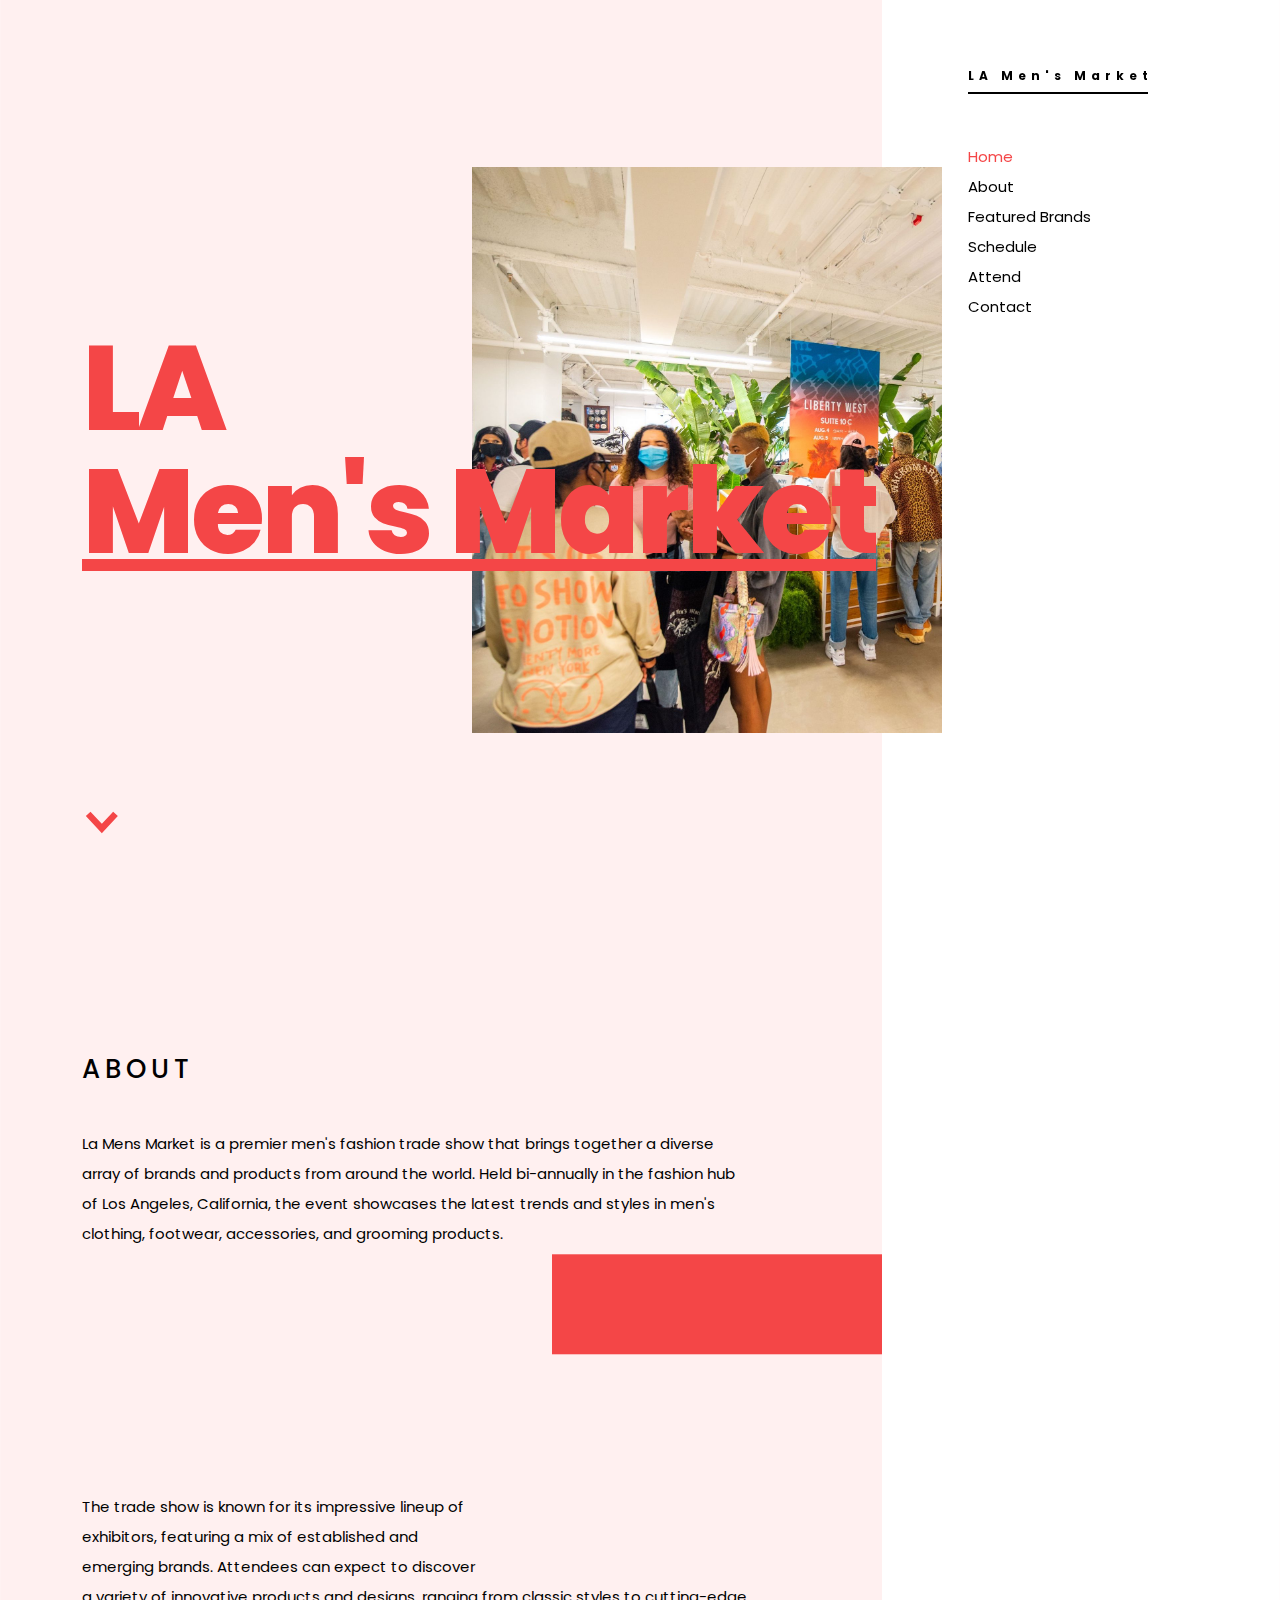
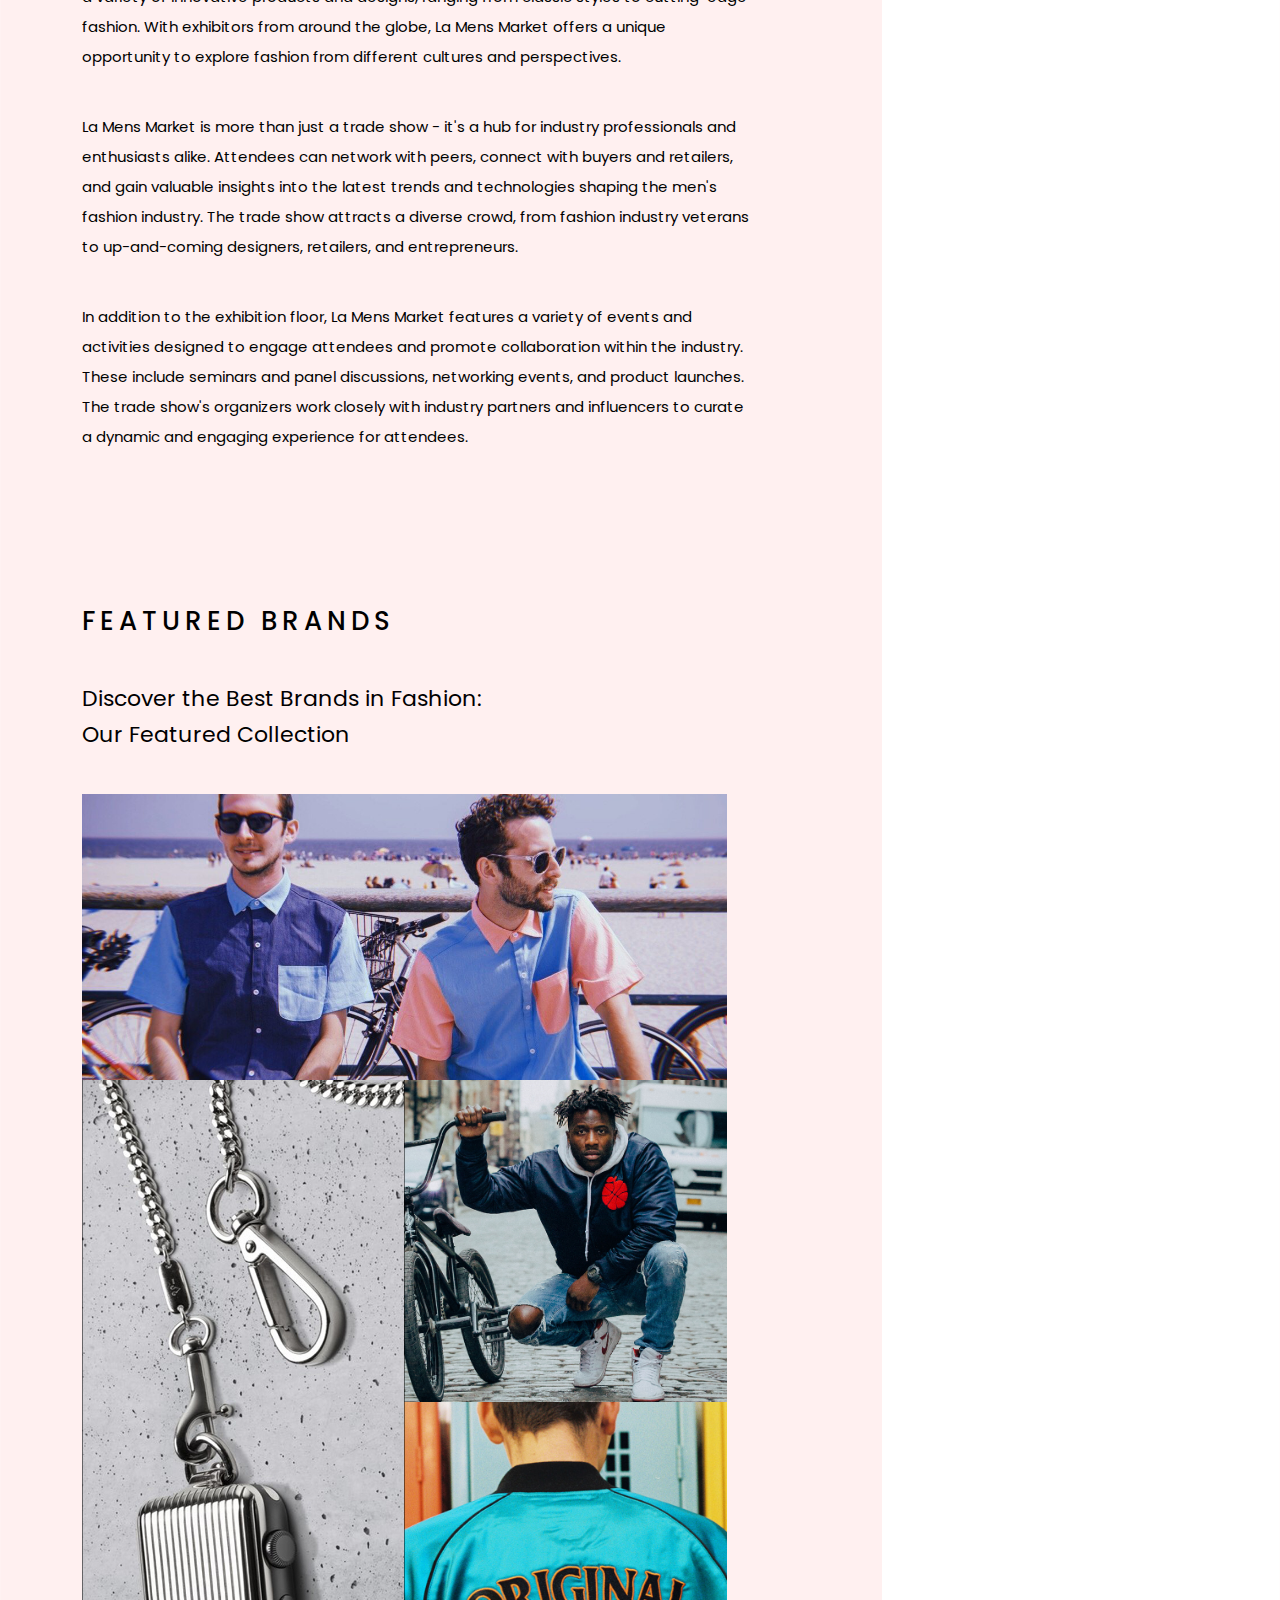
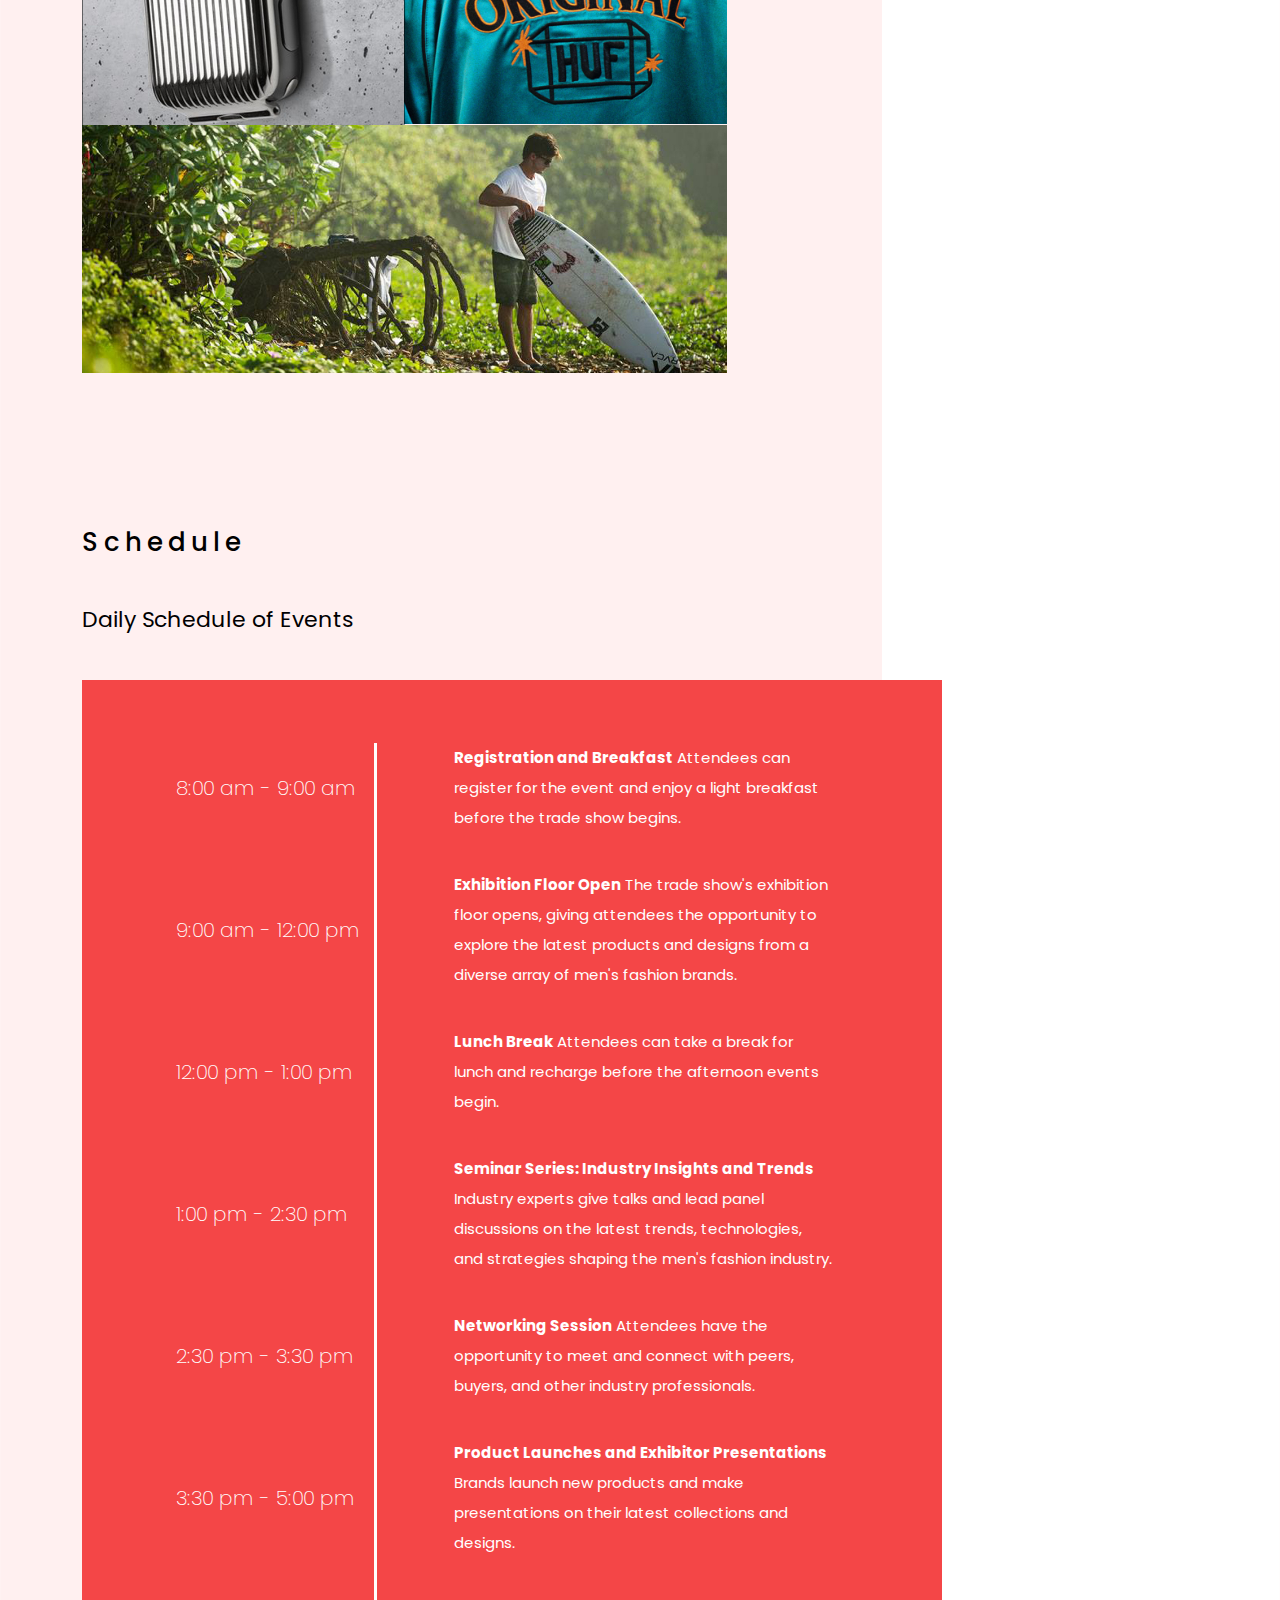
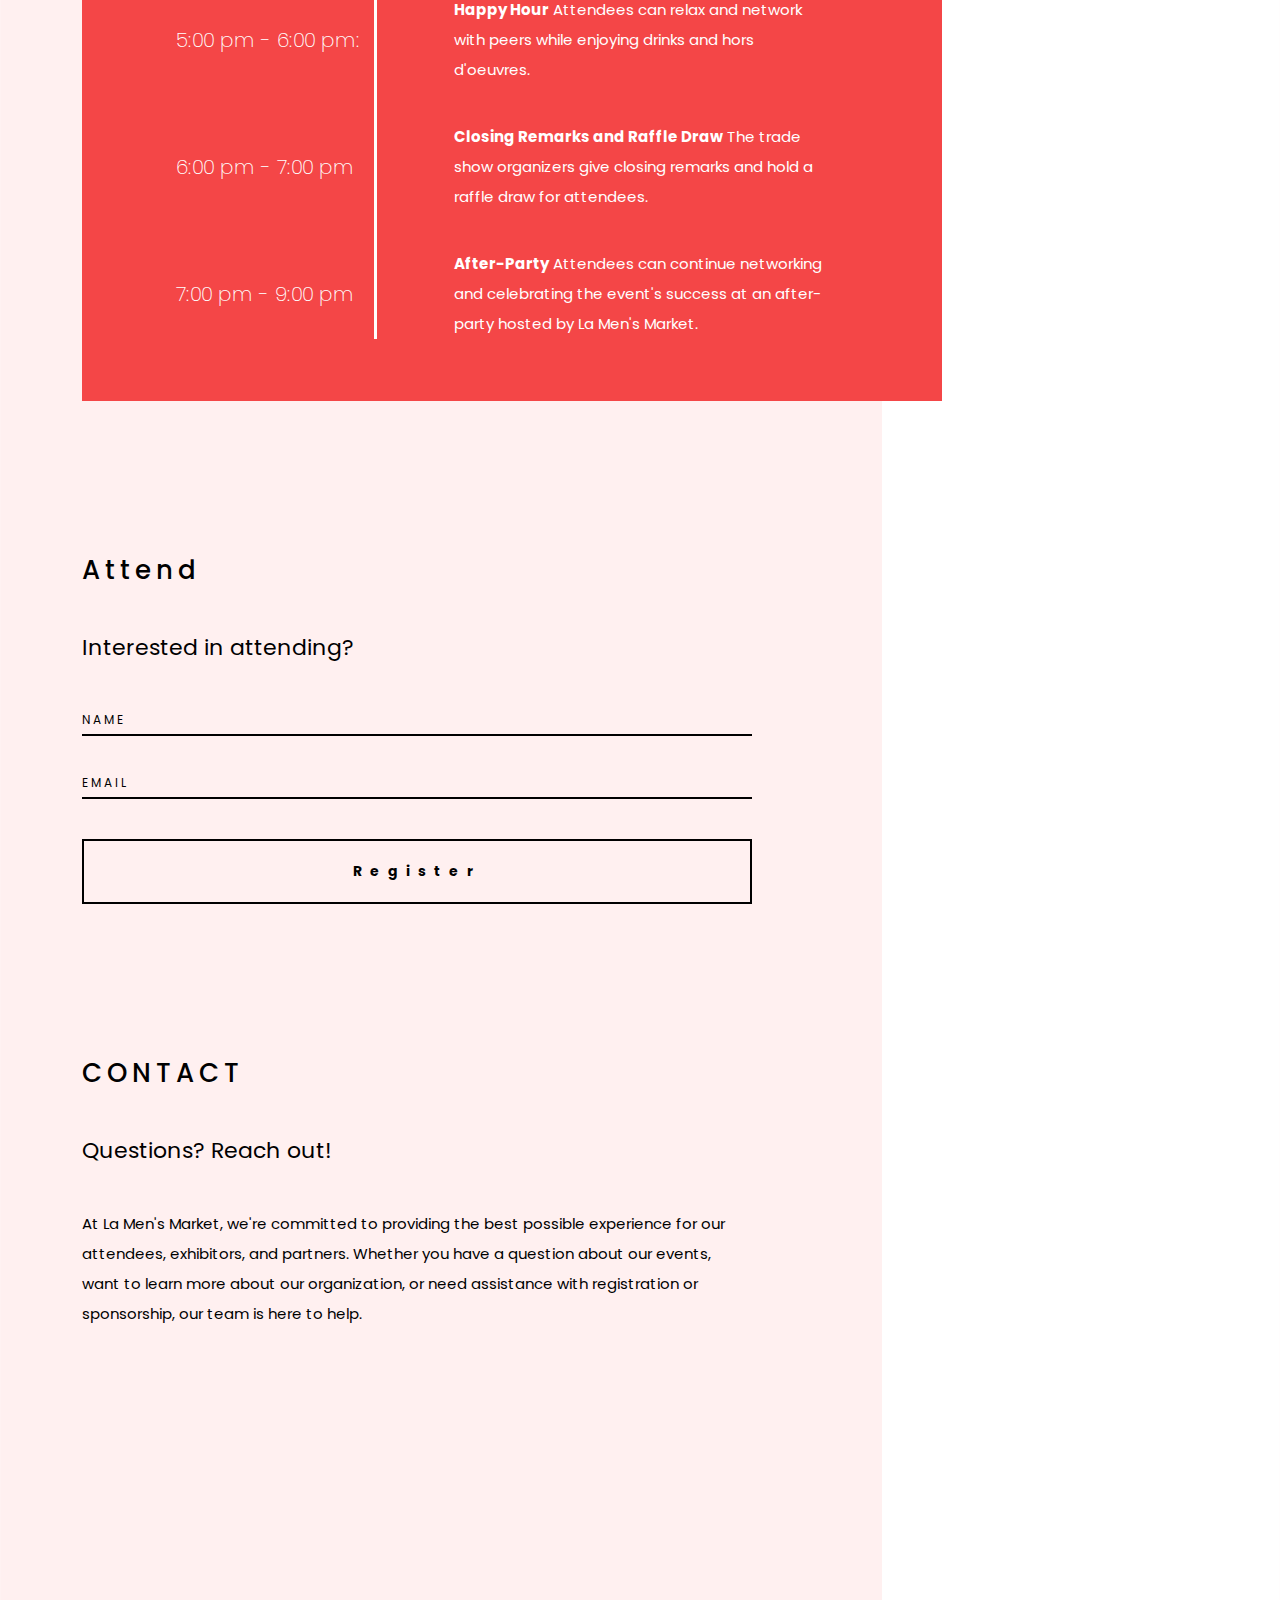
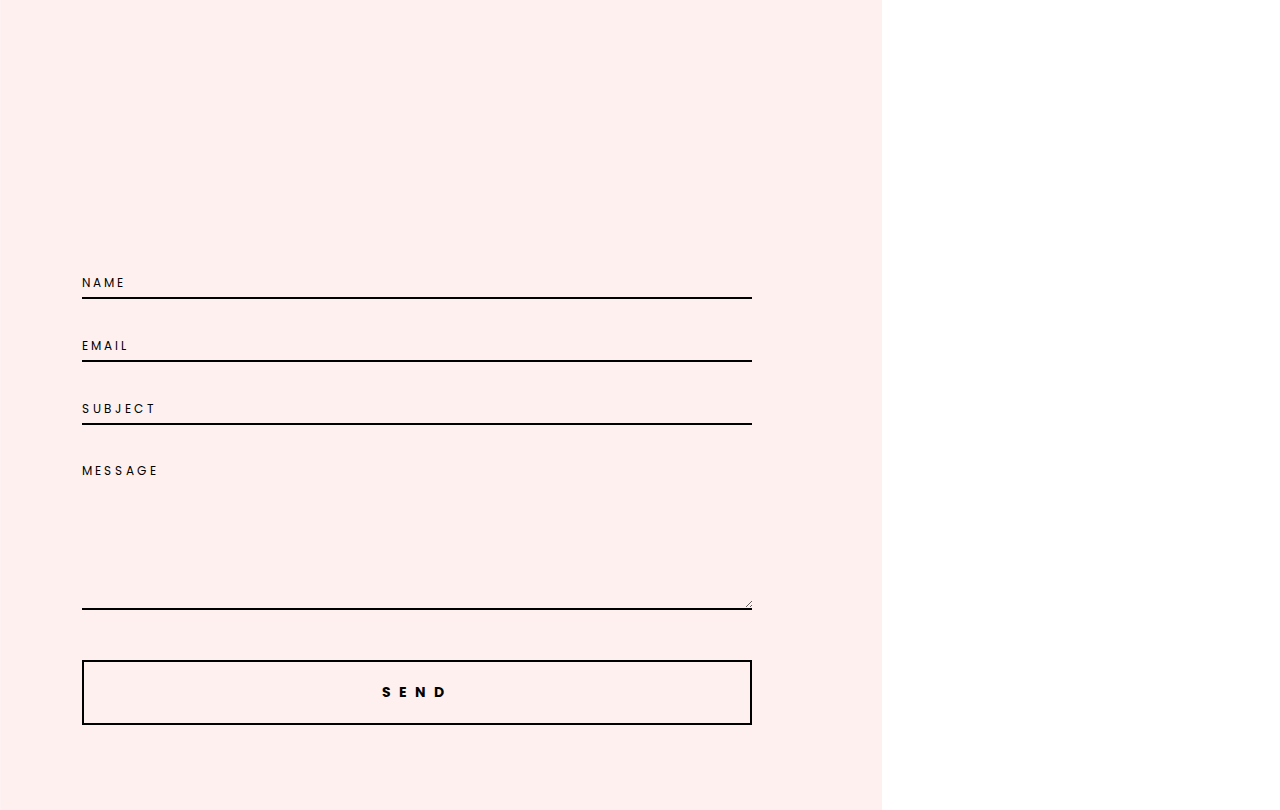
==== index.html @ 5c7d9c17 "initial commit" ====
<!DOCTYPE HTML>
<html lang="en-US">
    <head>
        <title>LA Men's Market</title>
        <meta http-equiv="Content-Type" content="text/html; charset=UTF-8">
        <meta name="description" content="Template by CocoBasic" />
        <meta name="keywords" content="HTML, CSS, JavaScript, PHP" />
        <meta name="author" content="CocoBasic" />
        <meta name="viewport" content="width=device-width, initial-scale=1, shrink-to-fit=no">

        <link rel="shortcut icon" href="images/favicon.ico">
        <link href='https://fonts.googleapis.com/css?family=Poppins:200,400,500,700,800&display=swap' rel='stylesheet' type='text/css'>                     
        <link rel="stylesheet" href="css/clear.css">
        <link rel="stylesheet" href="css/bootstrap-grid.css">        
        <link rel="stylesheet" href="css/prettyPhoto.css">
        <link rel="stylesheet" href="css/owl.carousel.min.css">
        <link rel="stylesheet" href="css/owl.theme.default.min.css">
        <link rel="stylesheet" href="style.css">

        <!--[if lt IE 9]>
            <script src="js/html5shiv.js"></script>            
            <script src="js/respond.min.js"></script>                   
        <![endif]-->                
    </head>

    <body class="one-page"> 

        <div class="doc-loader"></div>

        <div class="container">
            <div class="page-wrapper">

                <!-- ================= HEADER ================= -->
                <div id="nav-btn" class="nav-btn">
                    <span class="nav-btn-cover">
                        <span class="menu-line"></span>                   
                    </span>
                </div>
                <div class="s-nav">
                    <!-- <div class="nav-count">
                        <div class="current-num">
                            <span>01</span>
                        </div>
                        <div class="pagination-sep">/</div>
                        <div class="total-pages-num">07</div>
                    </div>                                                             -->
                    <div class="nav-container">
                        <a class="site-title slow-scroll" href="#home">LA Men's Market</a>
                        <nav class="nav-menu">
                            <ul class="nav-list">
                                <li><a href="#home">Home</a></li>
                                <li><a href="#about">About</a></li>
                                <li><a href="#portfolio">Featured Brands</a></li>   
                                <li><a href="#skills">Schedule</a></li>                                                                     
                                <li><a href="#blog">Attend</a></li>
                                <li><a href="#contact">Contact</a></li>
                            </ul>
                        </nav>
                    </div>
                    <!-- <ul class="nav-soc">
                        <li><a href="#">TW.</a></li>
                        <li><a href="#">IN.</a></li>
                        <li><a href="#">FB.</a></li>
                    </ul> -->
                </div>
                <!-- =============== HEADER END =============== -->

                <!-- ================== HOME ================== -->
                <section id="home" class="section">
                    <div class="container-wrap">                        
                        <h1 class="entry-title" data-jarallax-element="0 30">LA<br><span>Men's Market</span></h1>
                        <img class="main-photo block-right" data-jarallax-element="0 -30" src="images/photo-1.jpg" alt="">                        
                        <a href="#about" class="main-btn slow-scroll"><img src="images/scroll-icon.svg" alt=""></a>
                    </div>
                </section>
                <!-- ================= HOME END ================= -->

                <!-- ==================== ABOUT ==================== -->
                <section id="about" class="section">
                    <h2 class="title">ABOUT</h2>
                    <!-- <div class="section-des">
                        Viverra tristique placerat  massa est consectetur quisque nu fames lorem ipsum dolor sit amet consectetu.
                    </div> -->

                    <div class="content-670">
                        <p>
                            La Mens Market is a premier men's fashion trade show that brings together a diverse array of brands and products from around the world. Held bi-annually in the fashion hub of Los Angeles, California, the event showcases the latest trends and styles in men's clothing, footwear, accessories, and grooming products. 
                        </p>
                    </div>

                    <!-- <img class="about-img block-right" data-jarallax-element="0 -40" src="images/about-img.jpg" alt=""> -->
                    <video class="about-img block-right" data-jarallax-element="0 -40" autoplay loop muted>
                        <source src="images/LAMM-FINAL.mp4" type="video/mp4">
                      </video>
                      

                    <ul class="about-info" data-threshold="0 0" data-jarallax-element="80 0">
                        <!-- <li>
                            <h6>EMAIL</h6>
                            <a href="mailto:jackob@yourwebsite.com">jackob@yourwebsite.com</a>
                        </li>
                        <li>
                            <h6>ROLE</h6>
                            <span>Lead Designer</span>
                        </li>
                        <li>
                            <h6>PHONE</h6>
                            <a href="tel:+987987654321">(+987) 987 654 321</a>
                        </li> -->
                    </ul>

                    <div class="about-text content-670">
                        <p>
                            The trade show is known for its impressive lineup of exhibitors, featuring a mix of established and emerging brands. Attendees can expect to discover a variety of innovative products and designs, ranging from classic styles to cutting-edge fashion. With exhibitors from around the globe, La Mens Market offers a unique opportunity to explore fashion from different cultures and perspectives.
                        </p>
                        <p>
                            La Mens Market is more than just a trade show - it's a hub for industry professionals and enthusiasts alike. Attendees can network with peers, connect with buyers and retailers, and gain valuable insights into the latest trends and technologies shaping the men's fashion industry. The trade show attracts a diverse crowd, from fashion industry veterans to up-and-coming designers, retailers, and entrepreneurs.
                        </p>
                        <p>
                            In addition to the exhibition floor, La Mens Market features a variety of events and activities designed to engage attendees and promote collaboration within the industry. These include seminars and panel discussions, networking events, and product launches. The trade show's organizers work closely with industry partners and influencers to curate a dynamic and engaging experience for attendees.
                        </p>
                    </div>
                </section>
                <!-- ================== ABOUT END ================== -->

                <!-- ==================== PORTFOLIO ==================== -->
                <section id="portfolio" class="section">
                    <h2 class="title">FEATURED BRANDS</h2>
                    <div class="section-des">
                        Discover the Best Brands in Fashion: Our Featured Collection
                    </div>

                    <div id="portfolio-wrapper" class="relative block-right">                        
                        <div class="portfolio-load-content-holder"></div>
                        <div class="grid" id="portfolio-grid">                                                            
                            <div class="grid-sizer"></div>

                            <div id="p-item-1" class="grid-item element-item p-one">
                                <a class="item-link ajax-portfolio" href="portfolio-1.html" data-id="1">
                                    <img src="images/A_W.png" alt="" />
                                    <div class="portfolio-text-holder">
                                        <div class="portfolio-text-wrapper">
                                            <p class="portfolio-text">Antler & Woods</p>
                                            <p class="portfolio-cat">Limited edition quality goods.</p>
                                        </div>
                                    </div>
                                </a>
                            </div>

                            <div id="p-item-2" class="grid-item element-item p-one-half">
                                <a class="item-link ajax-portfolio" href="portfolio-2.html" data-id="2">
                                    <img src="images/bucardo.jpg" alt="" />
                                    <div class="portfolio-text-holder">
                                        <div class="portfolio-text-wrapper">
                                            <p class="portfolio-text">Bucardo</p>
                                            <p class="portfolio-cat">Made-to-order leather shoes, Bespoke, Handcrafted for gentlemen, Private label.</p>
                                        </div>
                                    </div>
                                </a>
                            </div>

                            <div id="p-item-3" class="grid-item element-item p-one-half">
                                <a class="item-link ajax-portfolio" href="portfolio-3.html" data-id="3">
                                    <img src="images/nigel_g_shock.jpg" alt="" />
                                    <div class="portfolio-text-holder">
                                        <div class="portfolio-text-wrapper">
                                            <p class="portfolio-text">G-Shock</p>
                                            <p class="portfolio-cat">Shock resistance in action.</p>
                                        </div>
                                    </div>
                                </a>
                            </div>

                            <div class="grid-item element-item p-one-half">
                                <a class="item-link ajax-portfolio" href="portfolio-4.html" data-id="4">
                                    <img src="images/HUF_WEB_1.jpg" alt="" />
                                    <div class="portfolio-text-holder">
                                        <div class="portfolio-text-wrapper">
                                            <p class="portfolio-text">Huf</p>
                                            <p class="portfolio-cat">Keith Hufnagel Forever</p>
                                        </div>
                                    </div>
                                </a>
                            </div>

                            <div class="grid-item element-item p-one">
                                <a class="item-link ajax-portfolio" href="portfolio-5.html" data-id="5">
                                    <img src="images/rvca-site.jpg" alt="" />
                                    <div class="portfolio-text-holder">
                                        <div class="portfolio-text-wrapper">
                                            <p class="portfolio-text">RVCA</p>
                                            <p class="portfolio-cat">Balance of opposites</p>
                                        </div>
                                    </div>
                                </a>
                            </div>
                        </div>                
                    </div>   
                </section>
                <!-- ================== PORTFOLIO END ================== -->

                <!-- ================== SKILLS ================== -->
                <section id="skills" class="section">
                    <h2 class="title">Schedule</h2>
                    <div class="section-des">
                        Daily Schedule of Events
                    </div>
                    <!-- <p class="content-670">
                        Viverra tristique placerat in sat massa consectetur quisque. Nunc aces fames lectus in libero aliquet ertare feraso est lorem nunc dolor sit amet settera aces volutpat in voltare lupar est phasellus. Faucibus sed tristique fames sed aliquet ultricies eget viverra arcu.
                    </p> -->

                    <ul class="skills-history block-right">
                        <li>
                            <span class="date">8:00 am - 9:00 am</span>
                            <p>
                                <strong>Registration and Breakfast</strong> Attendees can register for the event and enjoy a light breakfast before the trade show begins.
                            </p>
                        </li>

                        <li>
                            <span class="date">9:00 am - 12:00 pm</span>
                            <p>
                                <strong>Exhibition Floor Open</strong> The trade show's exhibition floor opens, giving attendees the opportunity to explore the latest products and designs from a diverse array of men's fashion brands.
                            </p>
                        </li>

                        <li>
                            <span class="date">12:00 pm - 1:00 pm</span>
                            <p>
                                <strong>Lunch Break</strong> Attendees can take a break for lunch and recharge before the afternoon events begin.
                            </p>
                        </li>

                        <li>
                            <span class="date">1:00 pm - 2:30 pm</span>
                            <p>
                                <strong>Seminar Series: Industry Insights and Trends</strong> Industry experts give talks and lead panel discussions on the latest trends, technologies, and strategies shaping the men's fashion industry.
                            </p>
                        </li>
                        <li>
                            <span class="date">2:30 pm - 3:30 pm</span>
                            <p>
                                <strong>Networking Session</strong> Attendees have the opportunity to meet and connect with peers, buyers, and other industry professionals.
                            </p>
                        </li>
                        <li>
                            <span class="date">3:30 pm - 5:00 pm</span>
                            <p>
                                <strong>Product Launches and Exhibitor Presentations</strong> Brands launch new products and make presentations on their latest collections and designs.
                            </p>
                        </li>
                        <li>
                            <span class="date">5:00 pm - 6:00 pm:</span>
                            <p>
                                <strong>Happy Hour</strong> Attendees can relax and network with peers while enjoying drinks and hors d'oeuvres.
                            </p>
                        </li>
                        <li>
                            <span class="date">6:00 pm - 7:00 pm</span>
                            <p>
                                <strong>Closing Remarks and Raffle Draw</strong> The trade show organizers give closing remarks and hold a raffle draw for attendees.
                            </p>
                        </li>
                        <li>
                            <span class="date">7:00 pm - 9:00 pm</span>
                            <p>
                                <strong>After-Party</strong> Attendees can continue networking and celebrating the event's success at an after-party hosted by La Men's Market.
                            </p>
                        </li>
                    </ul>

                </section>
                <!-- =============== SKILLS END =============== -->

                 <!-- ==================== BLOG ==================== -->
                 <section id="blog" class="section">
                    <h2 class="title">Attend</h2>
                    <div class="section-des">
                        Interested in attending?
                    </div>

                    <div class="content-670">
                        <div class="contact-form">
                            <p>
                                <input id="name" type="text" name="your-name" placeholder="NAME">
                            </p>
                            <p>
                                <input id="contact-email" type="email" name="your-email" placeholder="EMAIL">
                            </p>                                    
                            <p class="contact-submit-holder">
                                <input type="submit" value="Register">
                            </p>                                
                        </div> 
                    </div>

                </section>
                <!-- ================== BLOG END ================== -->

                <!-- ==================== ABOUT ==================== -->
                <section id="contact" class="section">
                    <h2 class="title">CONTACT</h2>
                    <div class="section-des">
                        Questions? Reach out!
                    </div>
                    <div class="content-670">
                        <p>
                            At La Men's Market, we're committed to providing the best possible experience for our attendees, exhibitors, and partners. Whether you have a question about our events, want to learn more about our organization, or need assistance with registration or sponsorship, our team is here to help.
                        </p>
                    </div>

                    <a href="https://www.google.com/maps/place/California+Market+Center/@34.0404739,-118.2597966,17z/data=!3m2!4b1!5s0x80c2c7cb74de83ed:0xff95595e74592190!4m6!3m5!1s0x80c2c7cb74e3bb17:0x88d5a850463c29a2!8m2!3d34.040474!4d-118.2553119!16s%2Fg%2F1tdyfxf_" target="_blank">
                        <!-- <img class="block-right" src="images/map.png" alt="">                     -->
                        <iframe src="https://www.google.com/maps/embed?pb=!1m18!1m12!1m3!1d3306.1324295114596!2d-118.25979656891623!3d34.04047391858748!2m3!1f0!2f0!3f0!3m2!1i1024!2i768!4f13.1!3m3!1m2!1s0x80c2c7cb74e3bb17%3A0x88d5a850463c29a2!2sCalifornia%20Market%20Center!5e0!3m2!1sen!2sus!4v1680362495191!5m2!1sen!2sus" width="900" height="450" style="border:0;" allowfullscreen="" loading="lazy" referrerpolicy="no-referrer-when-downgrade"></iframe>
                    </a>

                    <div class="content-670">
                        <div class="contact-form">
                            <p>
                                <input id="name" type="text" name="your-name" placeholder="NAME">
                            </p>
                            <p>
                                <input id="contact-email" type="email" name="your-email" placeholder="EMAIL">
                            </p>                                    
                            <p>
                                <input id="subject" type="text" name="your-subject" placeholder="SUBJECT">
                            </p>
                            <p>
                                <textarea id="message" name="your-message" placeholder="MESSAGE"></textarea>
                            </p>
                            <p class="contact-submit-holder">
                                <input type="submit" value="SEND">
                            </p>                                
                        </div> 
                    </div>

                </section>
                <!-- ================== ABOUT END ================== -->
            </div>
        </div>

        <!--=================== SCRIPT ===================-->
        <script src="js/jquery.js"></script>       
        <script src="js/imagesloaded.pkgd.js"></script>
        <script src="js/jquery.fitvids.js"></script>
        <script src="js/jarallax.js"></script>
        <script src="js/jarallax-element.min.js"></script>
        <script src="js/isotope.pkgd.js"></script>        
        <script src="js/jquery.prettyPhoto.js"></script>                
        <script src='js/owl.carousel.min.js'></script>                                                            
        <script src="js/main.js"></script>
    </body>
</html>
---- css/clear.css ----
html, body, div, span, object, iframe,
h1, h2, h3, h4, h5, h6, p, blockquote, pre,
abbr, address, cite, code,
del, dfn, em, img, ins, kbd, q, samp,
small, strong, sub, sup, var,
b, i, ol, ul, li,
fieldset, form, label, legend,
table, caption, tbody, tfoot, thead, tr, th, td,
article, aside, canvas, details, figcaption, figure, 
footer, header, hgroup, menu, nav, section, summary,
time, mark, audio, video {
    margin:0;
    padding:0;
    border:0;
    outline: none;
    font-size:100%;
    vertical-align:baseline;
    background:transparent;
}

body {
    line-height:1;
}

article,aside,details,figcaption,figure,
footer,header,hgroup,menu,nav,section { 
    display:block;
}

nav ul,ul,ol {
    list-style:none;
}

blockquote, q {
    quotes:none;
}

blockquote:before, blockquote:after,
q:before, q:after {
    content:'';
    content:none;
}

a {
    margin:0;
    padding:0;
    font-size:100%;
	outline: none;
    vertical-align:baseline;
    background:transparent;
}

ins {
    background-color:#ff9;
    color:#000;
    text-decoration:none;
}

mark {
    background-color:#ff9;
    color:#000; 
    font-style:italic;
    font-weight:bold;
}

del {
    text-decoration: line-through;
}

abbr[title], dfn[title] {
    border-bottom:1px dotted;
    cursor:help;
}

table {
    border-collapse:collapse;
    border-spacing:0;
}

hr {
    display:block;
    height:1px;
    border:0;   
    border-top:1px solid #cccccc;
    margin:1em 0;
    padding:0;
}

input, select {
    vertical-align:middle;
}

input:focus, textarea:focus
{
    outline: none;
}
---- css/prettyPhoto.css ----
/* ------------------------------------------------------------------------
        This you can edit.
------------------------------------------------------------------------- */

/* ----------------------------------
        Default Theme
----------------------------------- */

div.pp_default .pp_top,
div.pp_default .pp_top .pp_middle,
div.pp_default .pp_top .pp_left,
div.pp_default .pp_top .pp_right,
div.pp_default .pp_bottom,
div.pp_default .pp_bottom .pp_left,
div.pp_default .pp_bottom .pp_middle,
div.pp_default .pp_bottom .pp_right { height: 13px; }

div.pp_default .pp_content .ppt { color: #f8f8f8; }
div.pp_default .pp_content_container .pp_left { padding-left: 13px; }
div.pp_default .pp_content_container .pp_right { padding-right: 13px; }
/*div.pp_default .pp_content { background-color: #fff; }*/
div.pp_default .pp_next:hover { background: url(../images/prettyPhoto/default/sprite_next.png) center right  no-repeat; cursor: pointer; } /* Next button */
div.pp_default .pp_previous:hover { background: url(../images/prettyPhoto/default/sprite_prev.png) center left no-repeat; cursor: pointer; } /* Previous button */
div.pp_default .pp_expand { background: url(../images/prettyPhoto/default/sprite.png) 0 -29px no-repeat; cursor: pointer; width: 28px; height: 28px; display: none !important; } /* Expand button */
div.pp_default .pp_expand:hover { background: url(../images/prettyPhoto/default/sprite.png) 0 -56px no-repeat; cursor: pointer; } /* Expand button hover */
div.pp_default .pp_contract { background: url(../images/prettyPhoto/default/sprite.png) 0 -84px no-repeat; cursor: pointer; width: 28px; height: 28px; } /* Contract button */
div.pp_default .pp_contract:hover { background: url(../images/prettyPhoto/default/sprite.png) 0 -113px no-repeat; cursor: pointer; } /* Contract button hover */
div.pp_default .pp_close { width: 30px; height: 30px; cursor: pointer; } /* Close button */
div.pp_default #pp_full_res .pp_inline { color: #000; background-color: white; padding: 30px; } 
.pp_inline img {max-width: 100%; max-height: 100%; width: auto; height: auto;}
div.pp_default .pp_gallery ul li a { background: url(../images/prettyPhoto/default/default_thumb.png) center center #f8f8f8; border:1px solid #aaa; }
div.pp_default .pp_gallery ul li a:hover,
div.pp_default .pp_gallery ul li.selected a { border-color: #fff; }
div.pp_default .pp_social { margin-top: 7px;}

div.pp_default .pp_gallery a.pp_arrow_previous,
div.pp_default .pp_gallery a.pp_arrow_next { position: static; left: auto; }
div.pp_default .pp_nav .pp_play,
div.pp_default .pp_nav .pp_pause { background: url(../images/prettyPhoto/default/sprite.png) -51px 1px no-repeat; height:30px; width:30px; }
div.pp_default .pp_nav .pp_pause { background-position: -51px -29px; }
div.pp_default .pp_details { position: relative; }
div.pp_default a.pp_arrow_previous,
div.pp_default a.pp_arrow_next { height: 26px;  margin: -4px 0 0 0; width: 20px; }
div.pp_default a.pp_arrow_next { left: 52px;} /* The next arrow in the bottom nav */
div.pp_default .pp_content_container .pp_details { margin-top: 5px; }
div.pp_default .pp_nav { clear: none; height: 30px; width: 110px; position: relative; }
div.pp_default .pp_nav .currentTextHolder{ font-family: Georgia; font-style: italic; color:#999; font-size: 11px; left: 75px; line-height: 25px; margin: 0; padding: 0 0 0 10px; position: absolute; top: 2px; }

div.pp_default .pp_close:hover, div.pp_default .pp_nav .pp_play:hover, div.pp_default .pp_nav .pp_pause:hover, div.pp_default .pp_arrow_next:hover, div.pp_default .pp_arrow_previous:hover { opacity:0.7; }

div.pp_default .pp_description{ font-size: 11px; font-weight: bold; line-height: 14px; margin: 5px 50px 5px 0; }


div.pp_default .pp_loaderIcon { background: url(../images/prettyPhoto/default/loader.gif) center center no-repeat; background-color: white;} /* Loader icon */


/* ----------------------------------
        Light Rounded Theme
----------------------------------- */


div.light_rounded .pp_top .pp_left { background: url(../images/prettyPhoto/light_rounded/sprite.png) -88px -53px no-repeat; } /* Top left corner */
div.light_rounded .pp_top .pp_middle { background: #fff; } /* Top pattern/color */
div.light_rounded .pp_top .pp_right { background: url(../images/prettyPhoto/light_rounded/sprite.png) -110px -53px no-repeat; } /* Top right corner */

div.light_rounded .pp_content .ppt { color: #000; }
div.light_rounded .pp_content_container .pp_left,
div.light_rounded .pp_content_container .pp_right { background: #fff; }
div.light_rounded .pp_content { background-color: #fff; } /* Content background */
div.light_rounded .pp_next:hover { background: url(../images/prettyPhoto/light_rounded/btnNext.png) center right  no-repeat; cursor: pointer; } /* Next button */
div.light_rounded .pp_previous:hover { background: url(../images/prettyPhoto/light_rounded/btnPrevious.png) center left no-repeat; cursor: pointer; } /* Previous button */
div.light_rounded .pp_expand { background: url(../images/prettyPhoto/light_rounded/sprite.png) -31px -26px no-repeat; cursor: pointer; } /* Expand button */
div.light_rounded .pp_expand:hover { background: url(../images/prettyPhoto/light_rounded/sprite.png) -31px -47px no-repeat; cursor: pointer; } /* Expand button hover */
div.light_rounded .pp_contract { background: url(../images/prettyPhoto/light_rounded/sprite.png) 0 -26px no-repeat; cursor: pointer; } /* Contract button */
div.light_rounded .pp_contract:hover { background: url(../images/prettyPhoto/light_rounded/sprite.png) 0 -47px no-repeat; cursor: pointer; } /* Contract button hover */
div.light_rounded .pp_close { width: 75px; height: 22px; background: url(../images/prettyPhoto/light_rounded/sprite.png) -1px -1px no-repeat; cursor: pointer; } /* Close button */
div.light_rounded .pp_details { position: relative; }
div.light_rounded .pp_description { margin-right: 85px; }
div.light_rounded #pp_full_res .pp_inline { color: #000; } 
div.light_rounded .pp_gallery a.pp_arrow_previous,
div.light_rounded .pp_gallery a.pp_arrow_next { margin-top: 12px !important; }
div.light_rounded .pp_nav .pp_play { background: url(../images/prettyPhoto/light_rounded/sprite.png) -1px -100px no-repeat; height: 15px; width: 14px; }
div.light_rounded .pp_nav .pp_pause { background: url(../images/prettyPhoto/light_rounded/sprite.png) -24px -100px no-repeat; height: 15px; width: 14px; }

div.light_rounded .pp_arrow_previous { background: url(../images/prettyPhoto/light_rounded/sprite.png) 0 -71px no-repeat; } /* The previous arrow in the bottom nav */
div.light_rounded .pp_arrow_previous.disabled { background-position: 0 -87px; cursor: default; }
div.light_rounded .pp_arrow_next { background: url(../images/prettyPhoto/light_rounded/sprite.png) -22px -71px no-repeat; } /* The next arrow in the bottom nav */
div.light_rounded .pp_arrow_next.disabled { background-position: -22px -87px; cursor: default; }

div.light_rounded .pp_bottom .pp_left { background: url(../images/prettyPhoto/light_rounded/sprite.png) -88px -80px no-repeat; } /* Bottom left corner */
div.light_rounded .pp_bottom .pp_middle { background: #fff; } /* Bottom pattern/color */
div.light_rounded .pp_bottom .pp_right { background: url(../images/prettyPhoto/light_rounded/sprite.png) -110px -80px no-repeat; } /* Bottom right corner */

div.light_rounded .pp_loaderIcon { background: url(../images/prettyPhoto/light_rounded/loader.gif) center center no-repeat; } /* Loader icon */

/* ----------------------------------
        Dark Rounded Theme
----------------------------------- */

div.dark_rounded .pp_top .pp_left { background: url(../images/prettyPhoto/dark_rounded/sprite.png) -88px -53px no-repeat; } /* Top left corner */
div.dark_rounded .pp_top .pp_middle { background: url(../images/prettyPhoto/dark_rounded/contentPattern.png) top left repeat; } /* Top pattern/color */
div.dark_rounded .pp_top .pp_right { background: url(../images/prettyPhoto/dark_rounded/sprite.png) -110px -53px no-repeat; } /* Top right corner */

div.dark_rounded .pp_content_container .pp_left { background: url(../images/prettyPhoto/dark_rounded/contentPattern.png) top left repeat-y; } /* Left Content background */
div.dark_rounded .pp_content_container .pp_right { background: url(../images/prettyPhoto/dark_rounded/contentPattern.png) top right repeat-y; } /* Right Content background */
div.dark_rounded .pp_content { background: url(../images/prettyPhoto/dark_rounded/contentPattern.png) top left repeat; } /* Content background */
div.dark_rounded .pp_next:hover { background: url(../images/prettyPhoto/dark_rounded/btnNext.png) center right  no-repeat; cursor: pointer; } /* Next button */
div.dark_rounded .pp_previous:hover { background: url(../images/prettyPhoto/dark_rounded/btnPrevious.png) center left no-repeat; cursor: pointer; } /* Previous button */
div.dark_rounded .pp_expand { background: url(../images/prettyPhoto/dark_rounded/sprite.png) -31px -26px no-repeat; cursor: pointer; } /* Expand button */
div.dark_rounded .pp_expand:hover { background: url(../images/prettyPhoto/dark_rounded/sprite.png) -31px -47px no-repeat; cursor: pointer; } /* Expand button hover */
div.dark_rounded .pp_contract { background: url(../images/prettyPhoto/dark_rounded/sprite.png) 0 -26px no-repeat; cursor: pointer; } /* Contract button */
div.dark_rounded .pp_contract:hover { background: url(../images/prettyPhoto/dark_rounded/sprite.png) 0 -47px no-repeat; cursor: pointer; } /* Contract button hover */
div.dark_rounded .pp_close { width: 75px; height: 22px; background: url(../images/prettyPhoto/dark_rounded/sprite.png) -1px -1px no-repeat; cursor: pointer; } /* Close button */
div.dark_rounded .pp_details { position: relative; }
div.dark_rounded .pp_description { margin-right: 85px; }
div.dark_rounded .currentTextHolder { color: #c4c4c4; }
div.dark_rounded .pp_description { color: #fff; }
div.dark_rounded #pp_full_res .pp_inline { color: #fff; }
div.dark_rounded .pp_gallery a.pp_arrow_previous,
div.dark_rounded .pp_gallery a.pp_arrow_next { margin-top: 12px !important; }
div.dark_rounded .pp_nav .pp_play { background: url(../images/prettyPhoto/dark_rounded/sprite.png) -1px -100px no-repeat; height: 15px; width: 14px; }
div.dark_rounded .pp_nav .pp_pause { background: url(../images/prettyPhoto/dark_rounded/sprite.png) -24px -100px no-repeat; height: 15px; width: 14px; }

div.dark_rounded .pp_arrow_previous { background: url(../images/prettyPhoto/dark_rounded/sprite.png) 0 -71px no-repeat; } /* The previous arrow in the bottom nav */
div.dark_rounded .pp_arrow_previous.disabled { background-position: 0 -87px; cursor: default; }
div.dark_rounded .pp_arrow_next { background: url(../images/prettyPhoto/dark_rounded/sprite.png) -22px -71px no-repeat; } /* The next arrow in the bottom nav */
div.dark_rounded .pp_arrow_next.disabled { background-position: -22px -87px; cursor: default; }

div.dark_rounded .pp_bottom .pp_left { background: url(../images/prettyPhoto/dark_rounded/sprite.png) -88px -80px no-repeat; } /* Bottom left corner */
div.dark_rounded .pp_bottom .pp_middle { background: url(../images/prettyPhoto/dark_rounded/contentPattern.png) top left repeat; } /* Bottom pattern/color */
div.dark_rounded .pp_bottom .pp_right { background: url(../images/prettyPhoto/dark_rounded/sprite.png) -110px -80px no-repeat; } /* Bottom right corner */

div.dark_rounded .pp_loaderIcon { background: url(../images/prettyPhoto/dark_rounded/loader.gif) center center no-repeat; } /* Loader icon */


/* ----------------------------------
        Dark Square Theme
----------------------------------- */

div.dark_square .pp_left ,
div.dark_square .pp_middle,
div.dark_square .pp_right,
div.dark_square .pp_content { background: #000; }

div.dark_square .currentTextHolder { color: #c4c4c4; }
div.dark_square .pp_description { color: #fff; }
div.dark_square .pp_loaderIcon { background: url(../images/prettyPhoto/dark_square/loader.gif) center center no-repeat; } /* Loader icon */

div.dark_square .pp_expand { background: url(../images/prettyPhoto/dark_square/sprite.png) -31px -26px no-repeat; cursor: pointer; } /* Expand button */
div.dark_square .pp_expand:hover { background: url(../images/prettyPhoto/dark_square/sprite.png) -31px -47px no-repeat; cursor: pointer; } /* Expand button hover */
div.dark_square .pp_contract { background: url(../images/prettyPhoto/dark_square/sprite.png) 0 -26px no-repeat; cursor: pointer; } /* Contract button */
div.dark_square .pp_contract:hover { background: url(../images/prettyPhoto/dark_square/sprite.png) 0 -47px no-repeat; cursor: pointer; } /* Contract button hover */
div.dark_square .pp_close { width: 75px; height: 22px; background: url(../images/prettyPhoto/dark_square/sprite.png) -1px -1px no-repeat; cursor: pointer; } /* Close button */
div.dark_square .pp_details { position: relative; }
div.dark_square .pp_description { margin: 0 85px 0 0; }
div.dark_square #pp_full_res .pp_inline { color: #fff; }
div.dark_square .pp_gallery a.pp_arrow_previous,
div.dark_square .pp_gallery a.pp_arrow_next { margin-top: 12px !important; }
div.dark_square .pp_nav { clear: none; }
div.dark_square .pp_nav .pp_play { background: url(../images/prettyPhoto/dark_square/sprite.png) -1px -100px no-repeat; height: 15px; width: 14px; }
div.dark_square .pp_nav .pp_pause { background: url(../images/prettyPhoto/dark_square/sprite.png) -24px -100px no-repeat; height: 15px; width: 14px; }

div.dark_square .pp_arrow_previous { background: url(../images/prettyPhoto/dark_square/sprite.png) 0 -71px no-repeat; } /* The previous arrow in the bottom nav */
div.dark_square .pp_arrow_previous.disabled { background-position: 0 -87px; cursor: default; }
div.dark_square .pp_arrow_next { background: url(../images/prettyPhoto/dark_square/sprite.png) -22px -71px no-repeat; } /* The next arrow in the bottom nav */
div.dark_square .pp_arrow_next.disabled { background-position: -22px -87px; cursor: default; }

div.dark_square .pp_next:hover { background: url(../images/prettyPhoto/dark_square/btnNext.png) center right  no-repeat; cursor: pointer; } /* Next button */
div.dark_square .pp_previous:hover { background: url(../images/prettyPhoto/dark_square/btnPrevious.png) center left no-repeat; cursor: pointer; } /* Previous button */


/* ----------------------------------
        Light Square Theme
----------------------------------- */

div.light_square .pp_left ,
div.light_square .pp_middle,
div.light_square .pp_right,
div.light_square .pp_content { background: #fff; }

div.light_square .pp_content .ppt { color: #000; }
div.light_square .pp_expand { background: url(../images/prettyPhoto/light_square/sprite.png) -31px -26px no-repeat; cursor: pointer; } /* Expand button */
div.light_square .pp_expand:hover { background: url(../images/prettyPhoto/light_square/sprite.png) -31px -47px no-repeat; cursor: pointer; } /* Expand button hover */
div.light_square .pp_contract { background: url(../images/prettyPhoto/light_square/sprite.png) 0 -26px no-repeat; cursor: pointer; } /* Contract button */
div.light_square .pp_contract:hover { background: url(../images/prettyPhoto/light_square/sprite.png) 0 -47px no-repeat; cursor: pointer; } /* Contract button hover */
div.light_square .pp_close { width: 75px; height: 22px; background: url(../images/prettyPhoto/light_square/sprite.png) -1px -1px no-repeat; cursor: pointer; } /* Close button */
div.light_square .pp_details { position: relative; }
div.light_square .pp_description { margin-right: 85px; }
div.light_square #pp_full_res .pp_inline { color: #000; }
div.light_square .pp_gallery a.pp_arrow_previous,
div.light_square .pp_gallery a.pp_arrow_next { margin-top: 12px !important; }
div.light_square .pp_nav .pp_play { background: url(../images/prettyPhoto/light_square/sprite.png) -1px -100px no-repeat; height: 15px; width: 14px; }
div.light_square .pp_nav .pp_pause { background: url(../images/prettyPhoto/light_square/sprite.png) -24px -100px no-repeat; height: 15px; width: 14px; }

div.light_square .pp_arrow_previous { background: url(../images/prettyPhoto/light_square/sprite.png) 0 -71px no-repeat; } /* The previous arrow in the bottom nav */
div.light_square .pp_arrow_previous.disabled { background-position: 0 -87px; cursor: default; }
div.light_square .pp_arrow_next { background: url(../images/prettyPhoto/light_square/sprite.png) -22px -71px no-repeat; } /* The next arrow in the bottom nav */
div.light_square .pp_arrow_next.disabled { background-position: -22px -87px; cursor: default; }

div.light_square .pp_next:hover { background: url(../images/prettyPhoto/light_square/btnNext.png) center right  no-repeat; cursor: pointer; } /* Next button */
div.light_square .pp_previous:hover { background: url(../images/prettyPhoto/light_square/btnPrevious.png) center left no-repeat; cursor: pointer; } /* Previous button */

div.light_square .pp_loaderIcon { background: url(../images/prettyPhoto/light_rounded/loader.gif) center center no-repeat; } /* Loader icon */


/* ----------------------------------
        Facebook style Theme
----------------------------------- */

div.facebook .pp_top .pp_left { background: url(../images/prettyPhoto/facebook/sprite.png) -88px -53px no-repeat; } /* Top left corner */
div.facebook .pp_top .pp_middle { background: url(../images/prettyPhoto/facebook/contentPatternTop.png) top left repeat-x; } /* Top pattern/color */
div.facebook .pp_top .pp_right { background: url(../images/prettyPhoto/facebook/sprite.png) -110px -53px no-repeat; } /* Top right corner */

div.facebook .pp_content .ppt { color: #000; }
div.facebook .pp_content_container .pp_left { background: url(../images/prettyPhoto/facebook/contentPatternLeft.png) top left repeat-y; } /* Content background */
div.facebook .pp_content_container .pp_right { background: url(../images/prettyPhoto/facebook/contentPatternRight.png) top right repeat-y; } /* Content background */
div.facebook .pp_content { background: #fff; } /* Content background */
div.facebook .pp_expand { background: url(../images/prettyPhoto/facebook/sprite.png) -31px -26px no-repeat; cursor: pointer; } /* Expand button */
div.facebook .pp_expand:hover { background: url(../images/prettyPhoto/facebook/sprite.png) -31px -47px no-repeat; cursor: pointer; } /* Expand button hover */
div.facebook .pp_contract { background: url(../images/prettyPhoto/facebook/sprite.png) 0 -26px no-repeat; cursor: pointer; } /* Contract button */
div.facebook .pp_contract:hover { background: url(../images/prettyPhoto/facebook/sprite.png) 0 -47px no-repeat; cursor: pointer; } /* Contract button hover */
div.facebook .pp_close { width: 22px; height: 22px; background: url(../images/prettyPhoto/facebook/sprite.png) -1px -1px no-repeat; cursor: pointer; } /* Close button */
div.facebook .pp_details { position: relative; }
div.facebook .pp_description { margin: 0 37px 0 0; }
div.facebook #pp_full_res .pp_inline { color: #000; } 
div.facebook .pp_loaderIcon { background: url(../images/prettyPhoto/facebook/loader.gif) center center no-repeat; } /* Loader icon */

div.facebook .pp_arrow_previous { background: url(../images/prettyPhoto/facebook/sprite.png) 0 -71px no-repeat; height: 22px; margin-top: 0; width: 22px; } /* The previous arrow in the bottom nav */
div.facebook .pp_arrow_previous.disabled { background-position: 0 -96px; cursor: default; }
div.facebook .pp_arrow_next { background: url(../images/prettyPhoto/facebook/sprite.png) -32px -71px no-repeat; height: 22px; margin-top: 0; width: 22px; } /* The next arrow in the bottom nav */
div.facebook .pp_arrow_next.disabled { background-position: -32px -96px; cursor: default; }
div.facebook .pp_nav { margin-top: 0; }
div.facebook .pp_nav p { font-size: 15px; padding: 0 3px 0 4px; }
div.facebook .pp_nav .pp_play { background: url(../images/prettyPhoto/facebook/sprite.png) -1px -123px no-repeat; height: 22px; width: 22px; }
div.facebook .pp_nav .pp_pause { background: url(../images/prettyPhoto/facebook/sprite.png) -32px -123px no-repeat; height: 22px; width: 22px; }

div.facebook .pp_next:hover { background: url(../images/prettyPhoto/facebook/btnNext.png) center right no-repeat; cursor: pointer; } /* Next button */
div.facebook .pp_previous:hover { background: url(../images/prettyPhoto/facebook/btnPrevious.png) center left no-repeat; cursor: pointer; } /* Previous button */

div.facebook .pp_bottom .pp_left { background: url(../images/prettyPhoto/facebook/sprite.png) -88px -80px no-repeat; } /* Bottom left corner */
div.facebook .pp_bottom .pp_middle { background: url(../images/prettyPhoto/facebook/contentPatternBottom.png) top left repeat-x; } /* Bottom pattern/color */
div.facebook .pp_bottom .pp_right { background: url(../images/prettyPhoto/facebook/sprite.png) -110px -80px no-repeat; } /* Bottom right corner */


/* ------------------------------------------------------------------------
        DO NOT CHANGE
------------------------------------------------------------------------- */

div.pp_pic_holder a:focus { outline:none; }

div.pp_overlay {
    background: #000;
    display: none;
    left: 0;
    position: absolute;
    top: 0;
    width: 100%;
    z-index: 9999;
}

div.pp_pic_holder {
    display: none;
    position: absolute;
    width: 100px;
    z-index: 10000;
}


.pp_top {
    height: 20px;
    position: relative;
}
* html .pp_top { padding: 0 20px; }

.pp_top .pp_left {
    height: 20px;
    left: 0;
    position: absolute;
    width: 20px;
}
.pp_top .pp_middle {
    height: 20px;
    left: 20px;
    position: absolute;
    right: 20px;
}
* html .pp_top .pp_middle {
    left: 0;
    position: static;
}

.pp_top .pp_right {
    height: 20px;
    left: auto;
    position: absolute;
    right: 0;
    top: 0;
    width: 20px;
}

.pp_content { height: 40px; min-width: 40px; }
* html .pp_content { width: 40px; }

.pp_fade { display: none; }

.pp_content_container {
    position: relative;
    text-align: left;
    width: 100%;
}

.pp_content_container .pp_left { padding-left: 20px; }
.pp_content_container .pp_right { padding-right: 20px; }

.pp_content_container .pp_details {
    float: left;
    margin: 10px 0 2px 0;
}
.pp_description {
    display: none;
    margin: 0;
}

.pp_social { float: left; margin: 0; }
.pp_social .facebook { float: left; margin-left: 5px; width: 55px; overflow: hidden; }
.pp_social .twitter { float: left; }

.pp_nav {
    clear: right;
    float: left;
    margin: 3px 10px 0 0;
}

.pp_nav p {
    float: left;
    margin: 2px 4px;
    white-space: nowrap;
}

.pp_nav .pp_play,
.pp_nav .pp_pause {
    float: left;
    margin-right: 4px;
    text-indent: -10000px;
}

a.pp_arrow_previous,
a.pp_arrow_next {
    display: block;
    float: left;
    height: 15px;
    margin-top: 3px;
    overflow: hidden;
    width: 14px;
}

.pp_hoverContainer {
    position: absolute;
    top: 0;
    width: 100%;
    z-index: 2000;
}

.pp_gallery {
    display: none;
    left: 50%;
    margin-top: -50px;
    position: absolute;
    z-index: 10000;
}

.pp_gallery div {
    float: left;
    overflow: hidden;
    position: relative;
}

.pp_gallery ul {
    float: left;
    height: 35px;
    margin: 0 0 0 5px;
    padding: 0;
    position: relative;
    white-space: nowrap;
}

.pp_gallery ul a {
    border: 1px #000 solid;
    border: 1px rgba(0,0,0,0.5) solid;
    display: block;
    float: left;
    height: 33px;
    overflow: hidden;
}

.pp_gallery ul a:hover,
.pp_gallery li.selected a { border-color: #fff; }

.pp_gallery ul a img { border: 0; }

.pp_gallery li {
    display: block;
    float: left;
    margin: 0 5px 0 0;
    padding: 0;
}

.pp_gallery li.default a {
    background: url(../images/prettyPhoto/facebook/default_thumbnail.gif) 0 0 no-repeat;
    display: block;
    height: 33px;
    width: 50px;
}

.pp_gallery li.default a img { display: none; }

.pp_gallery .pp_arrow_previous,
.pp_gallery .pp_arrow_next {
    margin-top: 7px !important;
}

a.pp_next {
    background: url(../images/prettyPhoto/light_rounded/btnNext.png) 10000px 10000px no-repeat;
    display: block;
    float: right;
    height: 100%;
    text-indent: -10000px;
    width: 49%;
}

a.pp_previous {
    background: url(../images/prettyPhoto/light_rounded/btnNext.png) 10000px 10000px no-repeat;
    display: block;
    float: left;
    height: 100%;
    text-indent: -10000px;
    width: 49%;
}

a.pp_expand,
a.pp_contract {
    cursor: pointer;
    display: none;
    height: 20px;	
    position: absolute;
    right: 30px;
    text-indent: -10000px;
    top: 10px;
    width: 20px;
    z-index: 20000;
}

a.pp_close {
    position: absolute; right: 0; top: 0; 
    display: block;
    line-height:22px;
}

.pp_bottom {
    height: 20px;
    position: relative;
}
* html .pp_bottom { padding: 0 20px; }

.pp_bottom .pp_left {
    height: 20px;
    left: 0;
    position: absolute;
    width: 20px;
}
.pp_bottom .pp_middle {
    height: 20px;
    left: 20px;
    position: absolute;
    right: 20px;
}
* html .pp_bottom .pp_middle {
    left: 0;
    position: static;
}

.pp_bottom .pp_right {
    height: 20px;
    left: auto;
    position: absolute;
    right: 0;
    top: 0;
    width: 20px;
}

.pp_loaderIcon {
    display: block;
    height: 24px;
    left: 50%;
    margin: -12px 0 0 -12px;
    position: absolute;
    top: 50%;
    width: 24px;
}

#pp_full_res {
    line-height: 1 !important;
}

#pp_full_res .pp_inline {
    text-align: left;
}

#pp_full_res .pp_inline p { margin: 0 0 15px 0; }

div.ppt {
    color: #fff;
    display: none !important;
    font-size: 17px;
    margin: 0 0 5px 15px;
    z-index: 9999;
}

@media screen and (max-width: 400px) {	
    #pp_full_res iframe {width: 100%; height: 100%;}
    .pp_pic_holder.pp_default { width: 100%!important; left: 0!important; overflow: hidden; }
    div.pp_default .pp_content_container .pp_left { padding-left: 0!important; }
    div.pp_default .pp_content_container .pp_right { padding-right: 0!important; }
    .pp_content { width: 100%!important;}
    .pp_fade { width: 100%!important; height: 100%!important; }
    a.pp_expand, a.pp_contract, .pp_hoverContainer, .pp_gallery, .pp_top, .pp_bottom { display: none!important; }
    #pp_full_res img { width: 100%!important; height: auto!important; max-height: none;}
    .pp_details { width: 94%!important; padding-left: 3%; padding-right: 4%; padding-top: 10px; padding-bottom: 10px; margin-top: -2px!important; }
    a.pp_close { right: 10px!important; top: 10px!important; }
}
---- style.css ----
/*------------------------------------------------------------------

version 1.1

[Table of contents]
1. Global CSS
2. Header / Menu CSS
3. Home Section CSS 
4. Service Section CSS
5. About Section CSS
6. Portfolio Section CSS
    6.1 Pretty Photo CSS
7. Blog Section CSS
8. Skills Section CSS
9. Contact Section CSS
10. Single Blog / Post Page CSS
11. Responsive CSS

-------------------------------------------------------------------*/


/* ===================================
    1. Global CSS
====================================== */

* {
    box-sizing: border-box;
    outline: none !important;
    -webkit-tap-highlight-color: rgba(0, 0, 0, 0);
}

*::selection {
    background: #fff0f0;
}

body {
    color: #000000;
    /* TODO: Make line height smaller */
    line-height: 2;
    font-size: 15px;
    font-family: "Poppins", sans-serif;
    font-weight: 400;
    min-width: 320px;
    position: relative;
    overflow-x: hidden;
    background: linear-gradient(to right, #fff0f0 0%, #fff0f0 60%, white 60%);
    background-position: center;
}

p {
    margin-bottom: 40px;
}

a {
    text-decoration: none;
    color: #000;
    transition: .35s ease-out;
}

a:hover {
    color: #f44647;
}

.section a {
    font-weight: 700;
    color: #f44647;
}

.section a:hover {
    color: #000;
}

.doc-loader {
    position: fixed;
    left: 0px;
    top: 0px;
    width: 100%;
    height: 100%;
    z-index: 99999;
    background-color: #fff;
}

.block-right {
    margin-right: -100px;
}

.block-right .block-right {
    margin-right: 0;
}

img.block-right {
    max-width: calc(100% + 100px);
}

.content-670 {
    max-width: 670px;
}

.relative {
    position: relative;
}

.page-wrapper {
    pointer-events: auto;
    width: 100%;
    background-color: #fff0f0;
    max-width: 800px;
}

.section h2.title {
    font-weight: 500;
    font-size: 26px;
    line-height: 150%;
    letter-spacing: 5px;
    margin-bottom: 40px;
}

.section {
    margin-top: 65px;
    padding-top: 85px;
}

.single .section {
    min-height: 100vh;
}

.page-wrapper > section:first-of-type {
    margin-top: 0;
}

.page-wrapper > section:last-of-type {
    padding-bottom: 85px;
}

.section .section-des {
    margin-bottom: 40px;
}


/* ===================================
    2. Header / Menu CSS
====================================== */

.s-nav {
    position: fixed;
    right: 0;
    top: 0;
    height: 100vh;
    max-width: 40%;
    width: 100%;
    z-index: 1;
    overflow: hidden;
    padding: 85px 100px 85px 200px;
}

.nav-count {
    position: relative;
    line-height: 22px;
    font-weight: 700;
    margin-bottom: 154px;
}

.nav-count > div {
    position: relative;
    display: inline-block;
    vertical-align: top;
}

.nav-count .current-num {
    width: 18px;
}

.nav-count .current-num span {
    left: 0;
    top: 0;
    position: absolute;
    color: #f44647;
}

.nav-count .pagination-sep {
    padding: 0 12px;
}

.nav-list {
    display: flex;
    flex-direction: column;
    align-items: flex-start;
}

.nav-list li a {
    display: inline-block;
}

.nav-list li.current a {
    color: #f44647;
}

.nav-list li ul {
    padding-left: 28px;
    display: none;
    width: 100% !important;
}

.nav-soc {
    display: flex;
    align-items: center;
    justify-content: flex-start;
    position: absolute;
    left: 200px;
    bottom: 79px;
}

.nav-soc li {
    margin-right: 25px;
}

.nav-soc li:last-child {
    margin-right: 0;
}

.nav-soc li a {
    font-size: 12px;
    line-height: 30px;
    letter-spacing: 5px;
}

.nav-container .site-title {
    font-size: 12px;
    line-height: 30px;
    letter-spacing: 5px;
    font-weight: 700;
    margin-bottom: 51px;    
    position: relative;
    display: inline-block;
}

.nav-container .site-title:before {
    content: '';
    position: absolute;
    bottom: -3px;
    right: 5px;
    height: 2px;
    width: calc(100% - 5px);
    transition: .35s ease-out;
    background-color: #000000;
}

.nav-container .site-title:hover:before {
    width: 0;
    background-color: #f44647;
}

.nav-btn {
    position: fixed;
    display: block;
    top: 0;
    left: 0;
    padding: 14px 10px;
    transition: .15s ease;
    cursor: pointer;
    z-index: 10;
    background-color: #fff;
}

.nav-btn.scroll-bottom {
    top: -50px;
}

.nav-btn:hover .nav-btn-cover:before {
    margin-left: 9px;
}

.nav-btn:hover .nav-btn-cover .menu-line {
    margin-left: 17px;
}

.nav-btn.active .nav-btn-cover .menu-line {
    opacity: 0;
}

.nav-btn.active .nav-btn-cover:before {
    transform: rotate3d(0, 0, 1, 45deg) translate3d(0, 0, 0);
    margin-left: 0;
    width: 26px;
}

.nav-btn.active .nav-btn-cover:after {
    transform: rotate3d(0, 0, 1, -45deg);
    width: 26px;
}

.nav-btn .nav-btn-cover {
    position: relative;
    height: 20px;
    width: 30px;
    display: block;
}

.nav-btn .nav-btn-cover .menu-line {
    width: 13px;
    height: 3px;
    position: absolute;
    transition: all 0.25s;
    margin-left: 0;
    top: 8px;
    background-color: #000;
}

.nav-btn .nav-btn-cover:after, 
.nav-btn .nav-btn-cover:before {
    content: '';
    height: 3px;
    width: 30px;
    position: absolute;
    -webkit-transform-origin: 50% 50%;
    transform-origin: 50% 50%;
    -webkit-transition: -webkit-transform 0.25s;
    -webkit-transition: all 0.25s;
    transition: all 0.25s;
    top: 8px;
    background-color: #000;
}

.nav-btn .nav-btn-cover:before {
    transform: translate3d(0, -8px, 0px);
    width: 21px;
    margin-left: 0;
}

.nav-btn .nav-btn-cover:after {
    transform: translate3d(0, 8px, 0);
}

@media (min-width: 1200px) {

    .nav-btn {
        display: none;
    }
}


/* ===================================
    3. Home Section CSS
====================================== */

#home {
    height: 100vh;
    padding: 85px 0;
    margin: 0;
}

#home .container-wrap {
    display: flex;
    align-items: center;
    justify-content: flex-end;
    position: relative;
    height: 100%;
}

#home .main-photo {
    max-height: calc(100vh - 170px);
    width: 536px;
    object-fit: cover;
}

#home .entry-title {
    position: absolute;
    color: #f44647;
    font-weight: 800;
    font-size: 140px;
    line-height: 143px;
    letter-spacing: -4px;
    z-index: 1;   
    left: 0;    
}

#home .entry-title span {
    text-decoration: underline;
}

#home .main-btn {
    position: absolute;
    bottom: 0;
    left: 0;
    cursor: pointer;
}

#home .main-btn img {
    animation-duration: 2s;
    animation-iteration-count: infinite;
    animation-timing-function: ease-out;
    animation-name: scroll;
    display: block;
}

@keyframes scroll {

    0% {
        opacity: 1;
        transform: translateY(-25px);
    }
    70% {
        opacity: 1;
    }
    100% {
        opacity: 0;
        transform: translateY(0);
    }

}


/* ===================================
    4. Service Section CSS
====================================== */

.section-des {
    max-width: 440px;
    font-size: 22px;
    line-height: 1.65;
}

.serv-link-cover {
    background-color: #f44647;
    display: flex;
    align-items: center;
    padding: 50px 70px;
    margin-top: 45px;
}

.serv-link-cover li + li {
    margin-left: 100px;
}

.serv-link-cover a {
    color: #fff;
    font-weight: 700;
    font-size: 12px;
    line-height: 30px;
    letter-spacing: 5px;
    position: relative;
    display: inline-block;
}

.serv-link-cover a:before {
    content: '';
    position: absolute;
    bottom: 5px;
    right: 0;
    height: 2px;
    width: 100%;
    transition: .35s ease-out;
    background-color: #fff;
}

.serv-link-cover a:hover:before {
    width: 0;
}

.serv-block-wrap {
    display: flex;
    flex-wrap: wrap;
    justify-content: space-between;
    padding-top: 80px;
}

.serv-block-wrap > div:nth-last-of-type(-n+2) {
    margin-bottom: 0;
}

.serv-block-wrap .serv-block-item {
    width: calc(50% - 65px);
    margin-bottom: 80px;
}

.serv-block-wrap .serv-block-item:hover h4 {
    transform: translateX(-10px);
}

.serv-block-wrap .serv-block-item h4 {
    font-weight: 500;
    font-size: 22px;
    line-height: 33px;
    letter-spacing: 0.27em;
    margin-top: 30px;
    transition: .35s ease-out;
}

.serv-block-wrap .serv-block-item p {
    margin-top: 23px;
    max-width: 250px;
    margin-bottom: 0;
}


/* ===================================
    5. About Section CSS
====================================== */

.about-img {
    max-width: 100%;
    display: block;
}

.about-info {
    background-color: #f44647;
    color: #fff;
    width: 330px;
    padding: 50px 30px 50px 70px;
    float: right;
    margin: 0 0 40px 65px;
}

.about-info li + li {
    margin-top: 44px;
}

.about-info h6 {
    font-size: 12px;
    letter-spacing: 5px;
    font-weight: 400;
}

.about-info a {
    color: #fff;
    display: inline-block;
    font-weight: 400;
}

.about-info a:hover {
    padding-left: 8px;
}

.about-text {
    padding-top: 53px;
}

.about-text p {
    max-width: 670px;
}

.signature {
    margin-top: 10px;
}


/* ===================================
    6. Portfolio Section CSS
====================================== */

.isotope.no-transition,
.isotope.no-transition .isotope-item,
.isotope .isotope-item.no-transition {
    -webkit-transition-duration: 0s;
    -moz-transition-duration: 0s;
    -ms-transition-duration: 0s;
    -o-transition-duration: 0s;
    transition-duration: 0s;
}

.grid {
    width: 100%;    
    position: relative;
    display: block;
    overflow: hidden;
}

.grid-item {
    position: relative;
    float: left;
    font-size: 0;
    line-height: 0;
    box-sizing:border-box;
    -moz-box-sizing:border-box;
    -webkit-box-sizing:border-box;
    overflow: hidden;    
    width: 50%;
    transition: opacity .3s;
}

.grid-item img {
    display: block;
    width: 100%;
    height: auto;
    /* max-height: none;
    max-width: none;     */
}

.grid-sizer,
.grid-item {
    width: 50%;
}

.grid-item.p-one {
    width: 100%;
}

.grid-item.p-half {
    width: 50%;
}

.portfolio-text-holder {
    position: absolute;
    width: 100%;
    height: 100%;
    left: 0;
    top: 0;
    z-index: 1;
    font-size: 20px;
    background-color: #000000;
    padding: 20px;
    transform: translateX(-100%);
    transition: transform .3s ease;
}

.grid-item a.item-link:hover .portfolio-text-holder,
.grid-item.portfolio-content-loading a.item-link .portfolio-text-holder {
    transform: translateX(0);
}

#portfolio-grid.portfoio-items-mask .grid-item {
    opacity: 0.2;
}

.grid-item.portfolio-content-loading {
    opacity: 1 !important;
}

.portfolio-text-wrapper {
    position: absolute;
    width: 100%;
    text-align: center;
    left: 50%;
    top: 50%;
    transform: translate(-50%,-50%);
}

.portfolio-text {
    font-size: 28px;
    line-height: 100%;
    font-weight: 700;
    color: #fff;
    margin-bottom: 0;
    padding-bottom: 10px;
}

.portfolio-cat {
    font-size: 15px;
    color: #fff;
    line-height: 100%;
    font-weight: 400;
    margin-bottom: 0;
}

.portfolio-load-content-holder {
    opacity: 0;
    transform: translateY(70px);
    transition: all .5s ease;
}

.portfolio-load-content-holder.show {
    transform: translateY(0);
    opacity: 1;
}

.portfolio-load-content-holder.show.viceversa {
    opacity: 0;
    transform: translateY(70px);
}

.portfolio-content-wrapper {
    display: none;
}

.portfolio-content-wrapper.show {
    display: block;
}

.close-icon {
    background-image: url(images/close-left-arrow.png);
    background-repeat: no-repeat;
    width: 70px;
    height: 70px;
    display: inline-block;
    background-color: #f44647;
    margin-bottom: 20px;
    background-size: 70px;
    transition: all 0.3s ease;
    cursor: pointer;
}

.close-icon:hover {
    background-position: -5px 0;
}

#portfolio-grid {
    transition: all .5s ease;
    opacity: 1;
    transform: translateY(0px);
    max-width: 75%;
    max-height: 75%;
}

#portfolio-grid.hide {
    opacity: 0;
    transform: translateY(70px);    
}

.owl-carousel .owl-item {
    width: 40%;
}

.owl-theme .owl-nav.disabled + .owl-dots {
    margin-top: 13px;
    margin-bottom: 40px;
    line-height: 0;
    text-align: left;
}

.owl-theme .owl-dots .owl-dot span {
    margin: 0;
    background-color: #000000;
    transition: all .3s ease;
    width: 30px;
    height: 10px;
    border-radius: 0;
}

.owl-theme .owl-dots .owl-dot {
    transition: all .3s ease;
    margin-right: 10px;
}

.owl-theme .owl-dots .owl-dot:hover span {
    background-color: #000000;
}

.owl-theme .owl-dots .owl-dot.active span {
    background-color: #f44647;
}


/* ===================================
    6.1 Pretty Photo CSS
====================================== */

div.pp_default .pp_loaderIcon {
    display: none !important;
}

div.pp_default a.pp_arrow_previous {
    background-image: url(images/nav_left.png);
    background-size: 20px 20px;    
    width: 20px;
    height: 20px;
    margin-top: 5px;
    font-size: 0;
    line-height: 0;
    text-indent: -99999999px;
    transition: transform .3s ease;
}

div.pp_default a.pp_arrow_next {
    background-image: url(images/nav_right.png);
    background-size: 20px 20px;    
    width: 20px;
    height: 20px;
    margin-top: 5px;
    margin-left: 10px;
    font-size: 0;
    line-height: 0;
    text-indent: -99999999px;
    transition: transform .3s ease;
}

div.pp_default a.pp_arrow_previous:hover {
    transform: translateX(-5px);
}

div.pp_default a.pp_arrow_next:hover {
    transform: translateX(5px);
}

div.pp_default .pp_close {
    background-image: url(images/close.png);
    background-size: 30px 30px;
    margin-top: 5px;
    text-indent: -99999999px;
    font-size: 0;
    line-height: 0;    
}

div.pp_default .pp_next:hover {
    background: url(images/nav_right.png);
    cursor: pointer;
    background-repeat: no-repeat;
    background-position: 95% 50%;
    background-size: 20px;
}

div.pp_default .pp_previous:hover {
    background: url(images/nav_left.png);
    cursor: pointer;
    background-repeat: no-repeat;
    background-position: 5% 50%;
    background-size: 20px;    
}

div.pp_default .pp_nav .currentTextHolder {
    padding: 0 0 0 20px;
    color: #fff;
}

div.pp_default .pp_content_container .pp_details {
    margin-top: 30px !important;
    z-index: 3;
}

div.pp_default .pp_description {
    font-size: 15px;
    line-height: 30px;
    position: absolute;
    top: -30px;
    margin: 0;
    color: #fff;
    font-weight: 400;
}


/* ===================================
    7. Blog Section CSS
====================================== */

.home-blog-list {
    padding-right: 41px;
}

.home-blog-list li {
    display: flex;
    justify-content: space-between;
    align-items: center;
    padding: 30px 0;
    min-height: 136px;
}

.home-blog-list li:last-child {
    padding-bottom: 0;
}

.home-blog-list li + li {
    border-top: 2px solid #fff;
}

.home-blog-list li a {
    font-size: 26px;
    margin-right: 30px;
    color: #000;
}

.home-blog-list li a:hover {
    color: #f44647;
}

.home-blog-list li .blog-list-info {
    flex: 0 0 auto;
    font-weight: 700;
    font-size: 10px;
    line-height: 14px;
    letter-spacing: 3px;
    min-width: 100px;
}

.home-blog-list li .blog-list-info .category {
    color: #f44647;
    margin-top: 6px;
}


/* ===================================
    8. Skills Section CSS
====================================== */

.skills-history {
    background-color: #f44647;
    color: #fff;
    margin-top: 41px;
    padding: 63px 60px 62px 94px;
}

.skills-history li {
    display: flex;
    align-items: center;
    position: relative;
}

.skills-history li:before {
    content: '';
    position: absolute;
    left: 28%;
    top: 0;
    background-color: #fff;
    width: 3px;
    height: 100%;
}

.skills-history li + li {
    padding-top: 37px;
}

.skills-history li .date {
    flex: 0 0 28%;
    max-width: 28%;
    font-weight: 200;
    font-size: 20px;
    line-height: 50px;
    transition: .35s ease-out;
}

.skills-history li:hover .date {
    -webkit-transform: translateX(15px);
    transform: translateX(15px);
    color: #000;
}

.skills-history li p {
    flex: 0 0 72%;
    max-width: 72%;
    padding: 0 50px 0 80px;
    cursor: default;
    transition: .35s ease-out;
    margin-bottom: 0;
}

.skills-history li:hover p {
    -webkit-transform: translateX(-15px);
    transform: translateX(-15px);
}

.skills-progress {
    display: flex;
    flex-wrap: wrap;
    justify-content: space-between;
    padding-right: 40px;
    padding-top: 69px;
}

.skills-progress li {
    display: flex;
    align-items: center;
    width: calc(50% - 35px);
    margin-bottom: 22px;
}

.skills-progress .name {
    font-size: 12px;
    line-height: 28px;
    letter-spacing: 3.5px;    
    width: 37%;
    padding-right: 30px;
}

.skills-progress .skill {
    width: 100%;
    height: 10px;
    background-color: #ffd2d3;
    width: 63%;
}

.skills-progress .skill-fill {
    width: 10%;
    height: 10px;
    background-color: #f44647;
    transition: width .7s;
}


/* ===================================
    9. Contact Section CSS
====================================== */

.contact-form {
    margin-top: 40px
}

.contact-form * {
    overflow: hidden;
}

.contact-form p {
    margin-bottom: 0;
}

.contact-form input[type=text], 
.contact-form input[type=email], 
.contact-form textarea {
    font-family: 'Poppins', sans-serif;
    font-size: 12px;
    line-height: 25px;
    letter-spacing: 3px;
    color: #000;
    background-color: transparent;
    border: 0;
    border-bottom: 2px solid;
    padding-top: 13px;
    padding-bottom: 0px;
    padding-left: 0;
    margin: 10px 0;
    height: 28px;
    width: 100%;
    box-sizing: initial;
}

.contact-form input[name="your-name"] {
    margin-top: 0;
    padding-top: 0;
}

.contact-form textarea {
    height: 150px;
}

p.contact-submit-holder {
    margin-top: 30px;
    margin-bottom: 0 !important;
}

.contact-form input[type=submit] {
    display: inline-block;
    border: 2px solid;
    text-align: center;
    padding: 20px 0px;
    font-size: 14px;
    cursor: pointer;
    vertical-align: middle;
    text-decoration: none;
    background-color: transparent;
    color: #000;
    font-family: 'Poppins', sans-serif;
    font-weight: 700;
    width: 100%;
    letter-spacing: 8px;
    transition: opacity .3s ease;
    cursor: pointer;
}

.contact-form input[type=submit]:hover {
    opacity: 0.8;
}

.contact-form input[type=text]::-webkit-input-placeholder, 
.contact-form input[type=email]::-webkit-input-placeholder, 
.contact-form textarea::-webkit-input-placeholder {
    font-family: 'Poppins', sans-serif;
    color: #000;
    font-weight: 400;
    font-size: 12px;
    line-height: 25px;    
    opacity: 1;  
}

.contact-form input[type=text]:-ms-input-placeholder, 
.contact-form input[type=email]:-ms-input-placeholder, 
.contact-form textarea:-ms-input-placeholder {
    font-family: 'Poppins', sans-serif;
    color: #000;
    font-weight: 400;
    font-size: 12px;
    line-height: 25px;    
    opacity: 1;  
}

.contact-form input[type=text]::placeholder, 
.contact-form input[type=email]::placeholder, 
.contact-form textarea::placeholder {
    font-family: 'Poppins', sans-serif;
    color: #000;
    font-weight: 400;
    font-size: 12px;
    line-height: 25px;
    opacity: 1;    
}


/* ===================================
    10. Single Blog / Post Page CSS
====================================== */

.single-blog .entry-title {    
    font-size: 32px;
    line-height: 35px;
    margin-bottom: 32px;
}

.single-blog .meta {
    display: flex;
    flex-wrap: wrap;
    margin-bottom: 30px;
}

.single-blog .meta li {    
    font-weight: 700;
    font-size: 10px;
    line-height: 14px;
    letter-spacing: 3px;
}

.single-blog .meta li + li {
    margin-left: 25px;
}

.single-blog .meta li a {
    color: #f44647;
}

.single-blog .meta li a:hover {
    color: #000000;
}

.single-blog .thumbnail-img {
    position: relative;
    margin-bottom: 40px;
}

.single-blog .thumbnail-img:before {
    content: '';
    position: absolute;
    top: 0;
    left: 0;
    width: 100%;
    height: 100%;
    z-index: 1;
    background: rgba(244, 70, 71, 0.04);
}

.single-blog .thumbnail-img img {
    display: block;
    width: 100%;
}

.single-blog .content-670 blockquote {
    float: right;
    background: #f44647;
    color: #fff;
    font-weight: 700;
    font-size: 18px;
    line-height: 30px;
    padding: 40px 55px 50px;
    width: 330px;
    margin: 5px 0 30px 18px;
}

.single-blog .content-670 blockquote p {
    margin: 0;
}

.single-blog .content-670 blockquote img {
    margin-bottom: 27px;
}

.single-blog .soc-list {
    margin-top: 60px;
}

.soc-list {
    display: flex;
    align-items: center;
    justify-content: flex-start;
}

.soc-list li {
    margin-right: 25px;
}

.soc-list li:last-child {
    margin-right: 0;
}

.soc-list li a {
    color: #000;
    font-size: 12px;
    line-height: 30px;
    letter-spacing: 5px;
}

.soc-list li a:hover {
    color: #f44647;
}


/* ===================================
    11. Responsive CSS
====================================== */

@media (max-width: 1366px) {

    .s-nav {
        padding: 60px 100px 60px 200px;
    }

    .nav-soc {
        bottom: 50px;
    }

    .nav-count {
        margin-bottom: 130px;
    }

    #home {
        padding: 60px 0;
    }

    #home .main-photo {
        width: 470px;
        max-height: calc(100vh - 120px);
    }

    #home .main-btn img {
        width: 40px;
    }

    #home .entry-title {
        font-size: 120px;
        line-height: 123px;
    }

    .block-right {
        margin-right: -60px;
    }

    img.block-right {
        max-width: calc(100% + 60px);
    }

}

@media (min-width: 1200px) and (max-height: 660px) {

    .nav-count {
        margin-bottom: 80px;
    }

    #home .main-photo {
        width: 440px;
    }

    #home .entry-title {
        font-size: 110px;
        line-height: 113px;
    }

}

@media (max-width: 1199px) {

    .page-wrapper {
        margin: 0 auto;
    }

    .s-nav {
        right: auto;
        left: -100%;
        pointer-events: none;
        background-color: #fff;
        max-width: 300px;
        width: 100%;
        z-index: 9;
        padding: 80px 30px 60px;
        overflow: auto;
        height: 100%;
        transition: .25s ease-in;
    }

    .s-nav.active {
        transition: .25s ease-out;
        box-shadow: 0 0 4px rgba(255, 240, 240, 0.5);
        left: 0;
        pointer-events: auto;
    }

    .dropdown {
        cursor: pointer;
    }

    .dropdown > a {
        pointer-events: none;
    }

    .nav-count {
        margin-bottom: 50px;
    }

    .nav-soc {
        left: 15px;
        bottom: 15px;
    }

    .nav-container {
        padding-bottom: 60px;
    }

    .section {
        margin-top: 0;
        padding-top: 80px;
    }

    .section {
        padding-top: 55px;
    }

    .page-wrapper > section:last-of-type {
        padding-bottom: 55px;
    }

    [data-jarallax-element] {
        transform: none !important;
    }

}

@media (max-width: 1199px) and (max-height: 550px) {

    .nav-soc {
        position: relative;
        left: auto;
        bottom: auto;
    }

    .nav-container {
        padding-bottom: 60px;
    }

}

@media (max-width: 1020px) {

    body {
        background: #fff0f0;
    }

}

@media (max-width: 991px) {

    #home {
        display: flex;
        align-items: center;
    }

    #home .entry-title {
        font-size: 110px;
        line-height: 113px;
    }

    .serv-block-wrap .serv-block-item {
        margin-bottom: 65px;
    }    

    .block-right {
        margin-right: 0;
    }

    img.block-right {
        max-width: 100%;
    }

    .container-wrap {
        width: 100%;
    }

    .home-blog-list li {
        min-height: 120px;
    }

    .home-blog-list li a {
        font-size: 22px;
    }

    .home-blog-list li p {
        padding: 0 40px 0 50px;
    }   
    .about-info {
        margin: 0 0 40px 40px;
    }

}

@media (max-width: 767px) {    

    .owl-carousel .owl-item {
        width: 90%;
    }

    .nav-btn {
        background-color: #fff;
        width: 100%;
        top: 0;
        left: 0;
        z-index: 2;
    }

    .s-nav {
        z-index: 2;
        padding: 40px 15px 60px;
        margin-top: 46px;
    }

    .page-wrapper {
        margin-top: 48px;
    }

    .nav-count {
        position: fixed;
        top: 12px;
        right: 15px;
        display: block;
        opacity: 1;
    }

    #home .main-photo {
        width: auto;
        max-height: 500px;
        max-width: 65%;
    }

    #home .entry-title {
        font-size: 70px;
        line-height: 73px;
        max-width: 340px;
        letter-spacing: -2px;
    }

    #home {
        padding: 55px 0 0;
        height: auto;
    }

    #home .main-btn img {
        display: none;
    }

    .serv-link-cover {
        padding: 40px 50px;
    }

    .serv-block-wrap {
        padding-top: 80px;
    }

    .serv-block-wrap .serv-block-item {
        width: calc(50% - 15px);
    }

    .serv-block-wrap .serv-block-item img {
        max-height: 60px;
    }    

    .serv-block-wrap .serv-block-item p {
        margin-top: 15px;
    }

    .serv-block-wrap .serv-block-item h4 {
        font-size: 18px;
        margin-top: 10px;
        line-height: 22px;
    }

    .about-text {
        padding-top: 45px;
    }

    .about-info {
        width: 280px;
        padding: 50px 30px 50px 40px;
    }   

    .home-blog-list {
        padding-right: 20px;
    }

    .home-blog-list li a {
        font-size: 20px;
        line-height: 1.5;
    }    

    .skills-history {
        padding: 62px 30px 62px 30px;
    }

    .skills-history li .date {
        font-size: 26px;
    }

    .skills-history li p {
        padding: 0 20px 0 50px;
    }

    .skills-progress {
        padding-right: 0;
    }

    .skills-progress li {
        width: 100%;
    }    

}

@media (max-width: 575px) {

    #portfolio-grid {
        transition: all .5s ease;
        opacity: 1;
        transform: translateY(0px);
        max-width: 100%;
        max-height: 75%;
    }

    #home .main-photo {
        max-width: 85%;
    }

    #home .entry-title {
        font-size: 56px;
        line-height: 62px;
        padding: 50px 0;
    }

    p,
    .section h2.title,
    .section .section-des,
    .single-blog .thumbnail-img {
        margin-bottom: 20px;
    }

    .section-des {
        font-size: 18px;
    }

    .s-nav {
        max-width: 100%;
    }

    .serv-link-cover {
        flex-wrap: wrap;
    }

    .serv-link-cover li {
        width: 100%;
    }

    .serv-link-cover li + li {
        margin-left: 0;
        margin-top: 20px;
    }

    .serv-block-wrap .serv-block-item {
        width: 100%;
        margin-bottom: 40px;
    }

    .serv-block-wrap > div:nth-last-of-type(2) {

        margin-bottom: 40px;
    }

    .serv-block-wrap .serv-block-item p {
        max-width: 100%;
    }

    .about-info {
        padding: 30px;
        margin: 0 0 40px 0px;
        float: none;
        width: 100%;
    }

    .about-info li + li {
        margin-top: 20px;
    }

    .about-text {
        padding-top: 0;
    }        

    .signature {
        max-width: 100%;
    }

    .grid-sizer, 
    .grid-item {
        width: 100% !important;
        height:100px;
        padding: 0px;
        margin: 0px;
    }

    .home-blog-list li {
        flex-wrap: wrap;
    }

    .home-blog-list li a {
        margin-right: 0;
    }

    .home-blog-list li .blog-list-info {
        width: 100%;
        margin-top: 10px;
    }

    .skills-history li {
        flex-wrap: wrap;
    }

    .skills-history li + li {
        padding-top: 60px;
    }

    .skills-history li:before {
        display: none;
    }

    .skills-history li p,
    .skills-history li .date {
        flex: 0 0 100%;
        max-width: 100%;
        transform: none !important;
    }

    .skills-history li p {
        padding: 0;
    }

    .skills-history li .date {
        margin-bottom: 0px;
    }

    .skills-progress li {
        flex-wrap: wrap;
    }

    .skills-progress li .name {
        width: 100%;
        margin-bottom: 5px;
    }

    .skills-progress li .skill {
        width: 100%;
    }    

    .single-blog .content-670 blockquote {
        max-width: 100%;
        width: 100%;
        float: none;
        margin-left: 0;
    }

}
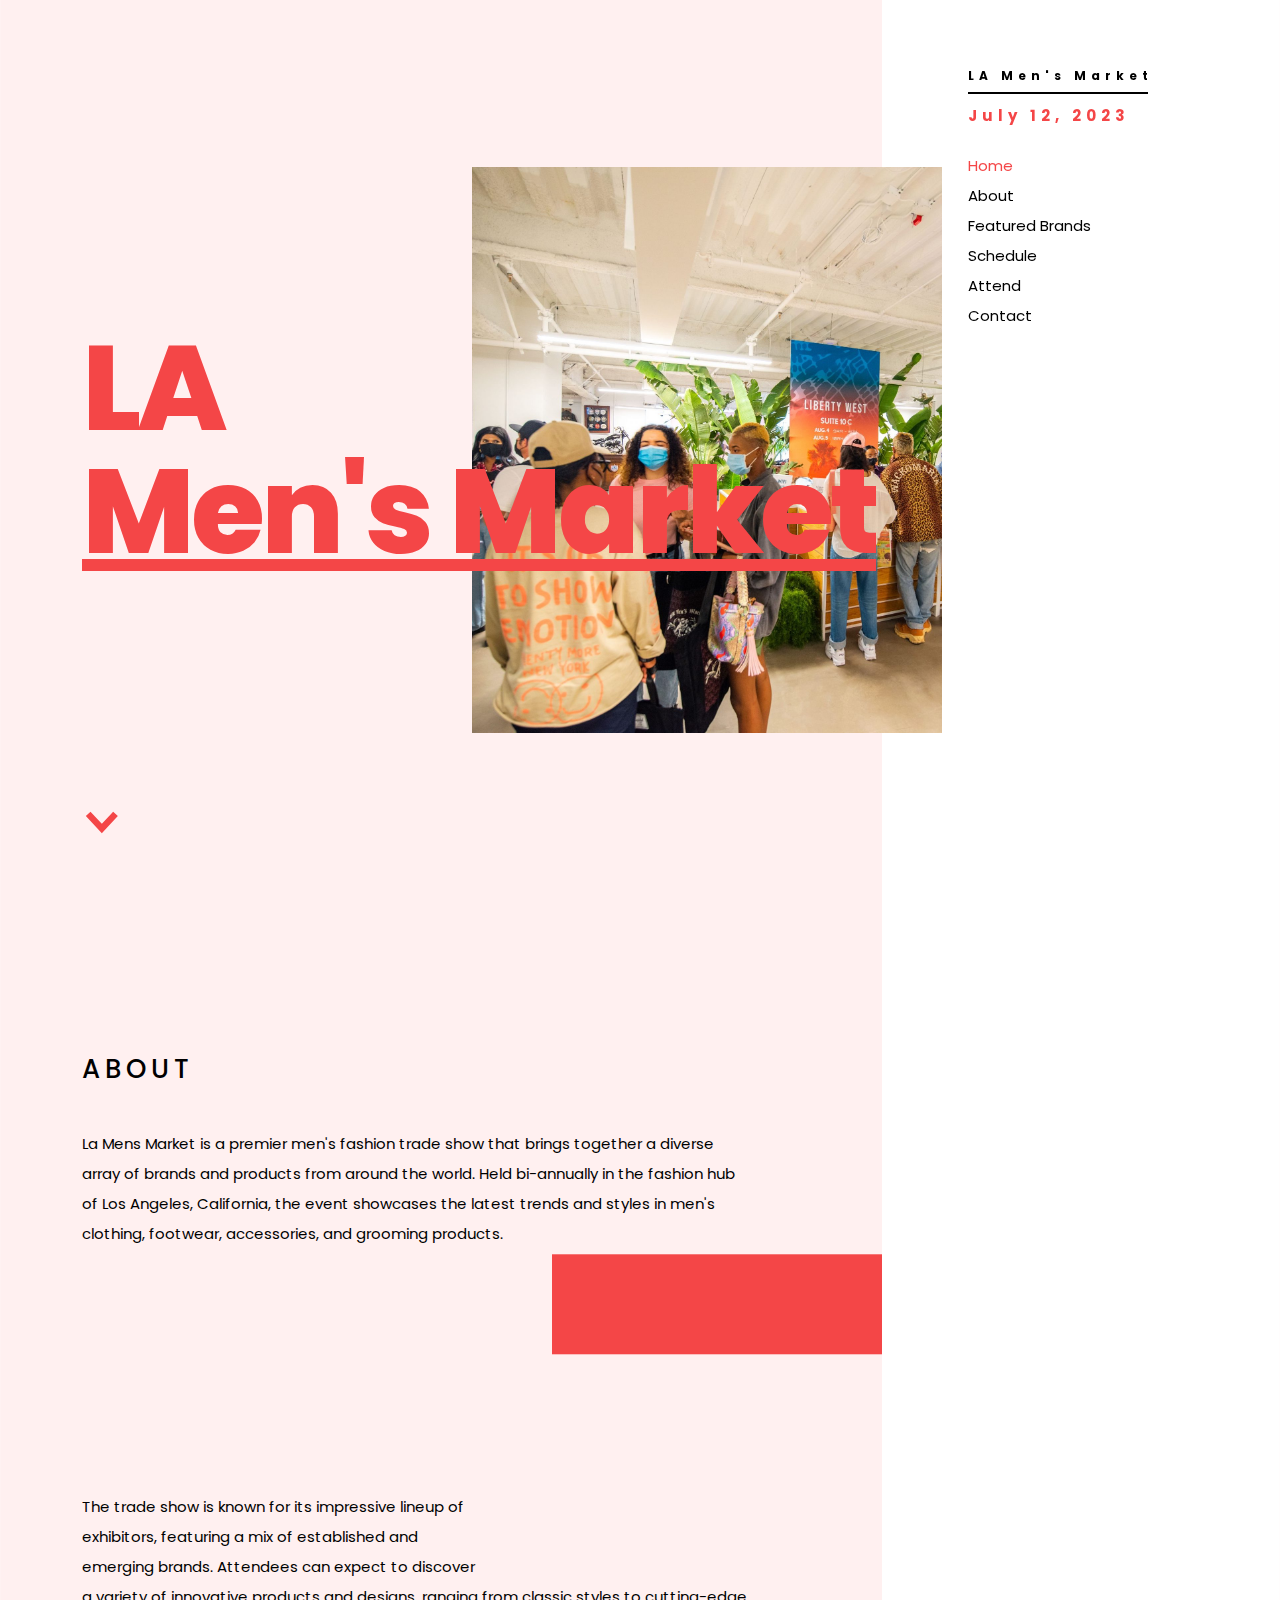
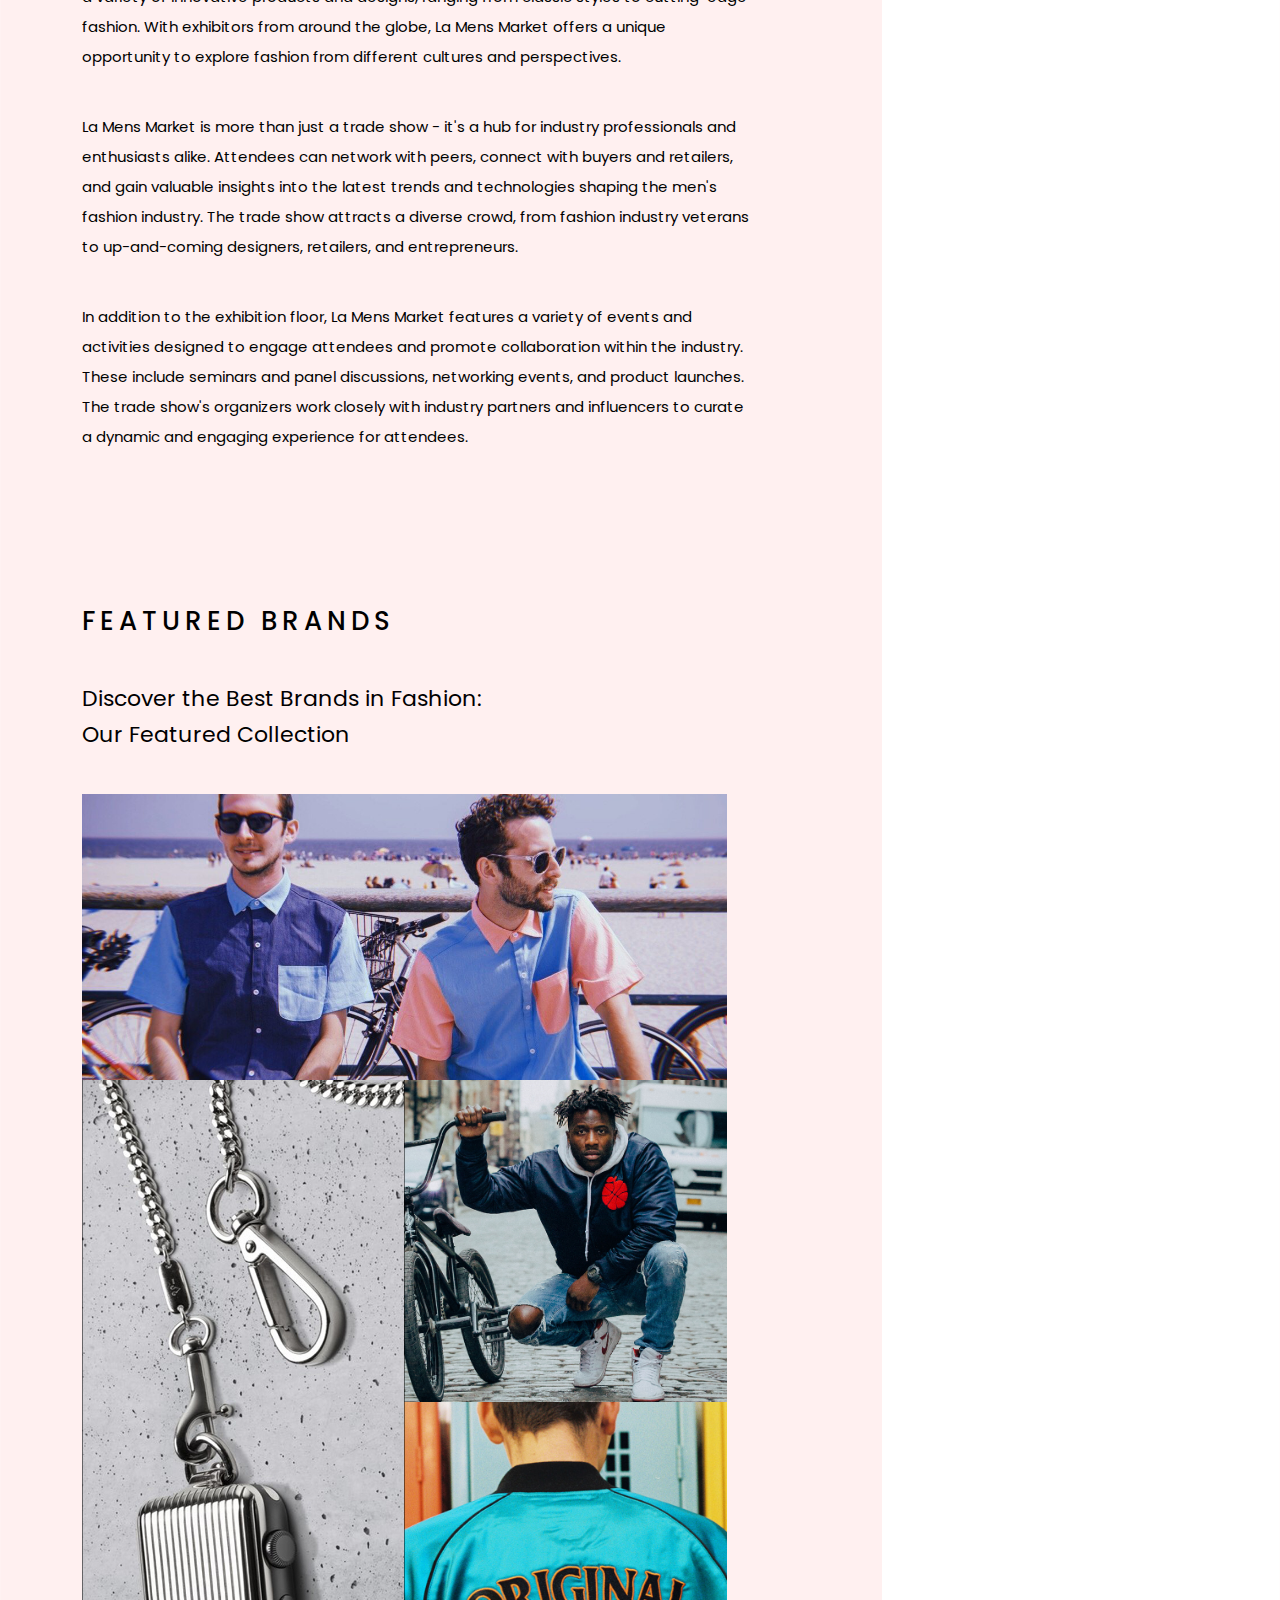
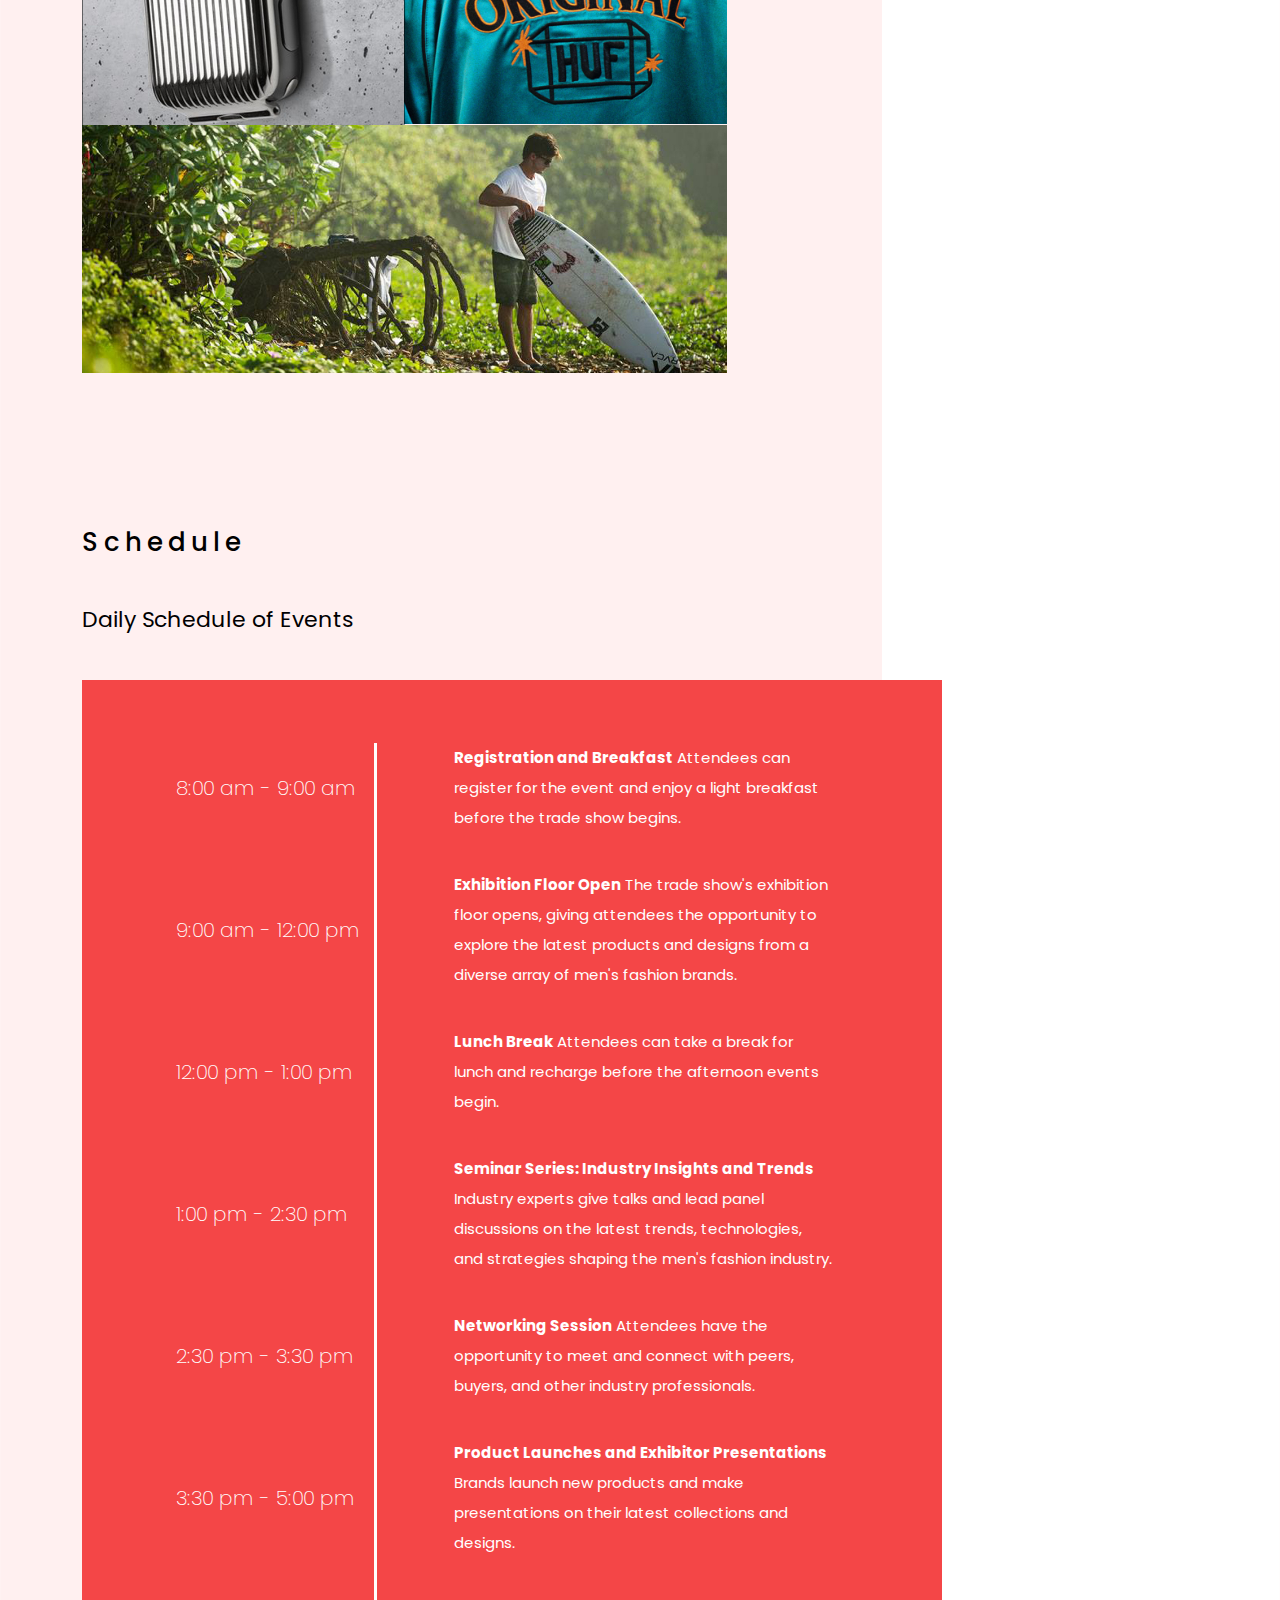
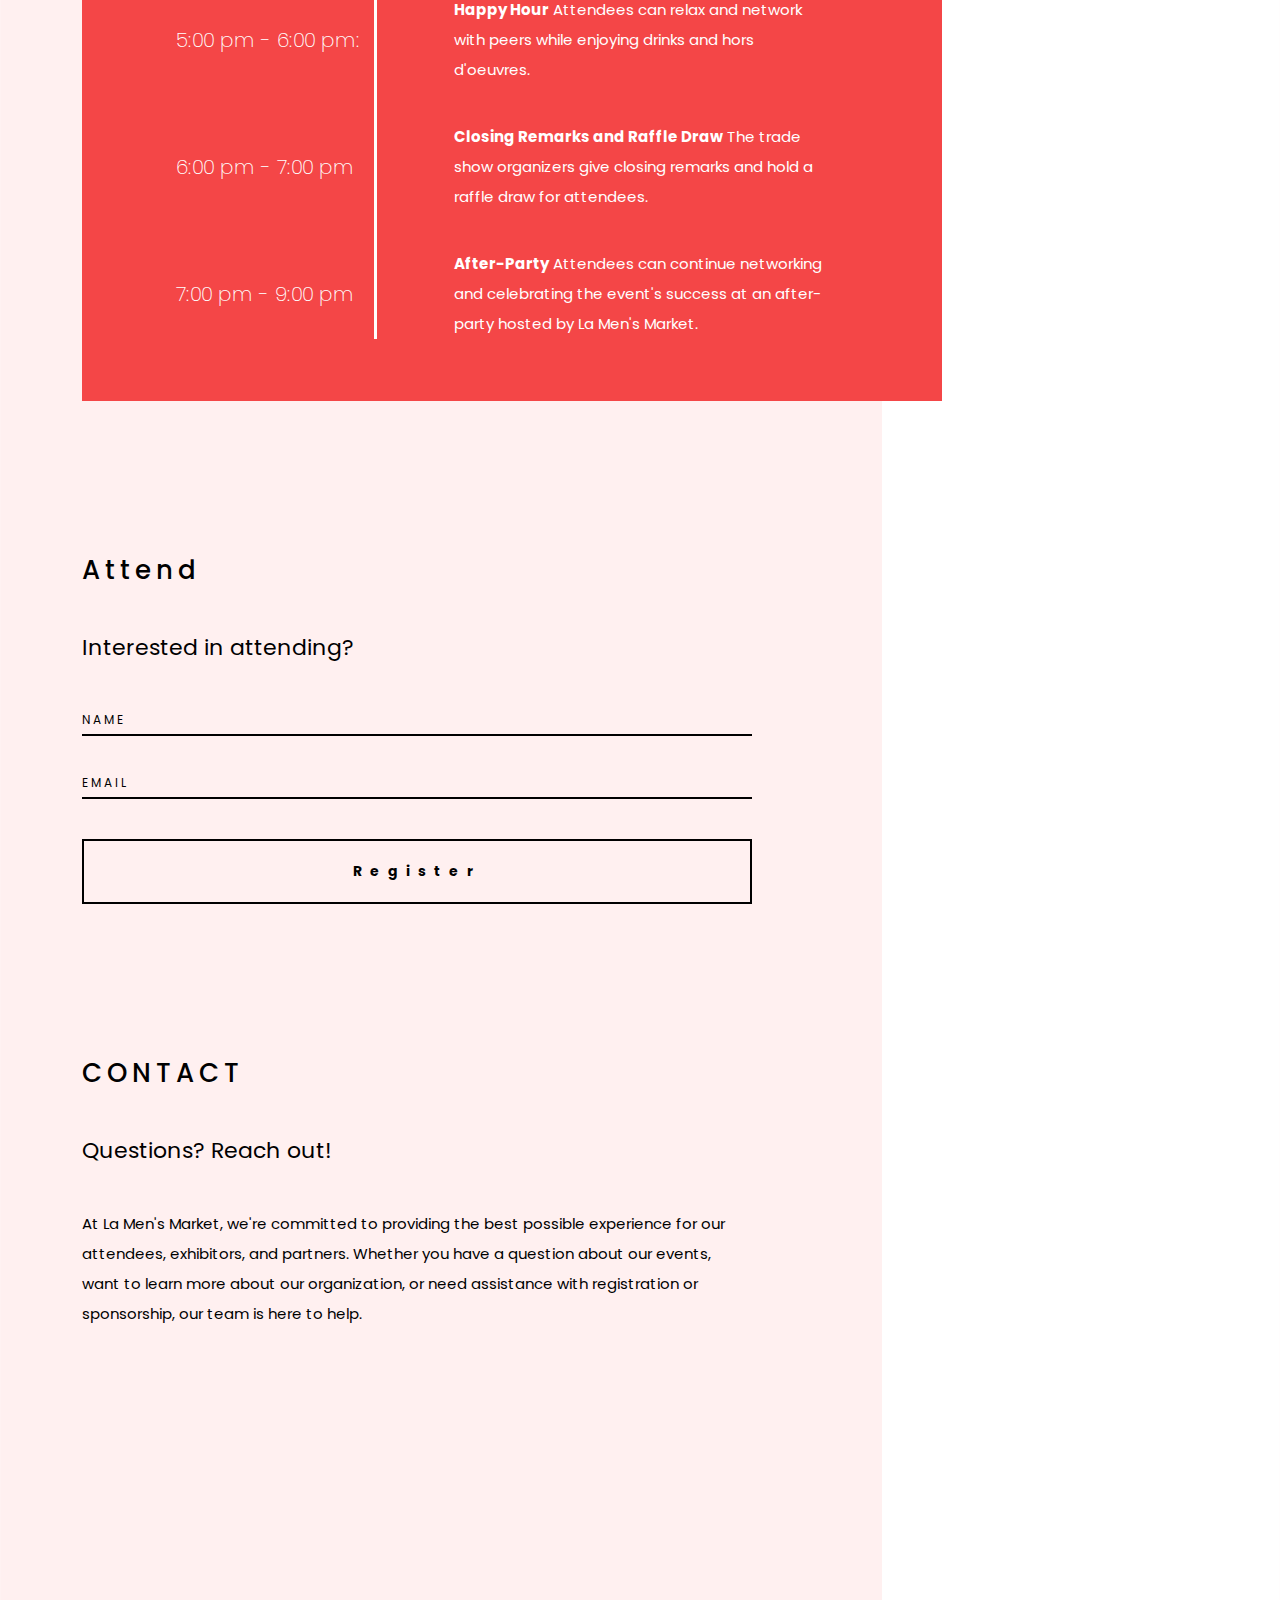
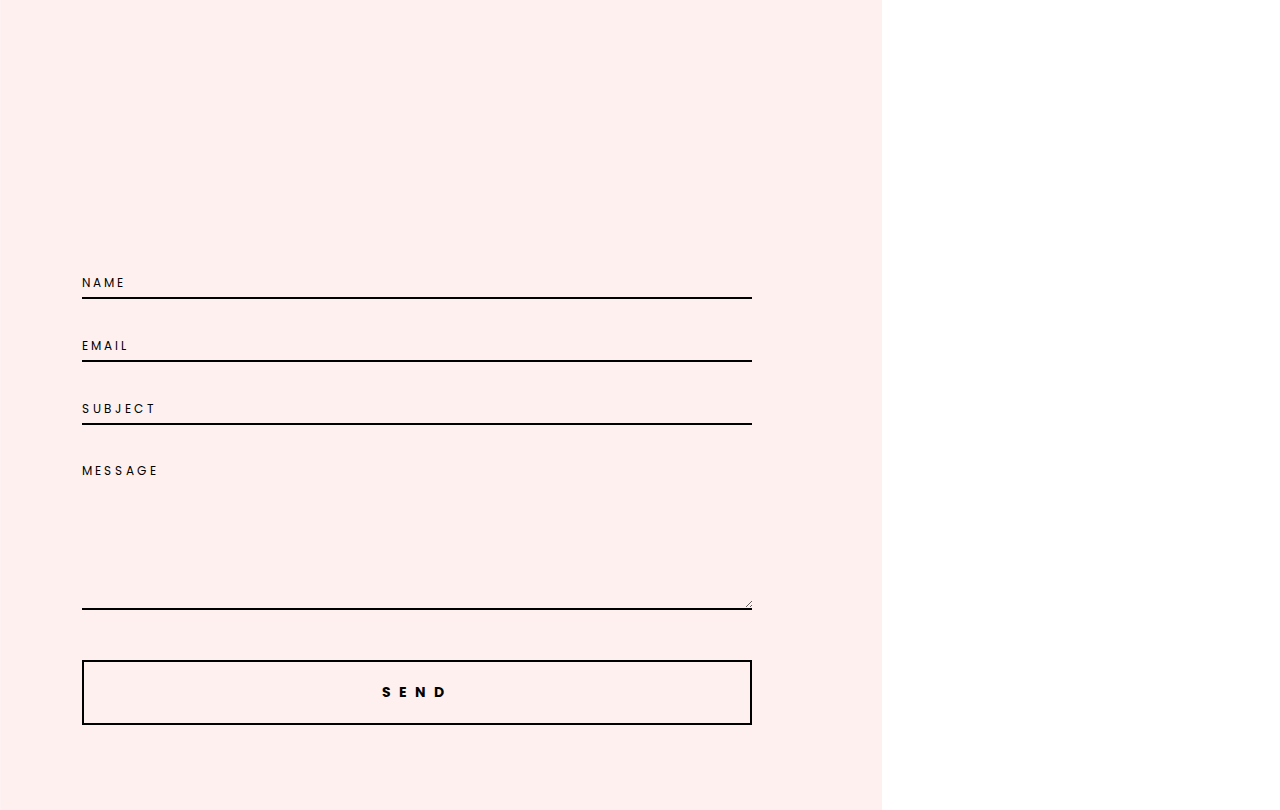
==== commit 58b0bf96: "adding date to toolbar" ====
--- a/index.html
+++ b/index.html
@@ -45,7 +45,8 @@
                         <div class="total-pages-num">07</div>
                     </div>                                                             -->
                     <div class="nav-container">
-                        <a class="site-title slow-scroll" href="#home">LA Men's Market</a>
+                        <a class="site-title slow-scroll" style="margin-bottom: 10px;" href="#home">LA Men's Market</a>
+                        <a class="nav-date" href="#home">July 12, 2023</a>
                         <nav class="nav-menu">
                             <ul class="nav-list">
                                 <li><a href="#home">Home</a></li>
--- a/style.css
+++ b/style.css
@@ -179,6 +179,20 @@
 
 .nav-count .pagination-sep {
     padding: 0 12px;
+}
+
+.nav-container .nav-date {
+    display: flex;
+    flex-direction: column;
+    align-items: flex-start;
+    margin-bottom: 20px; 
+    font-weight: 700; 
+    letter-spacing: 5px;
+    color: #f44647;
+}
+
+.nav-container .nave-date:hover {
+    background-color: #f44647;
 }
 
 .nav-list {
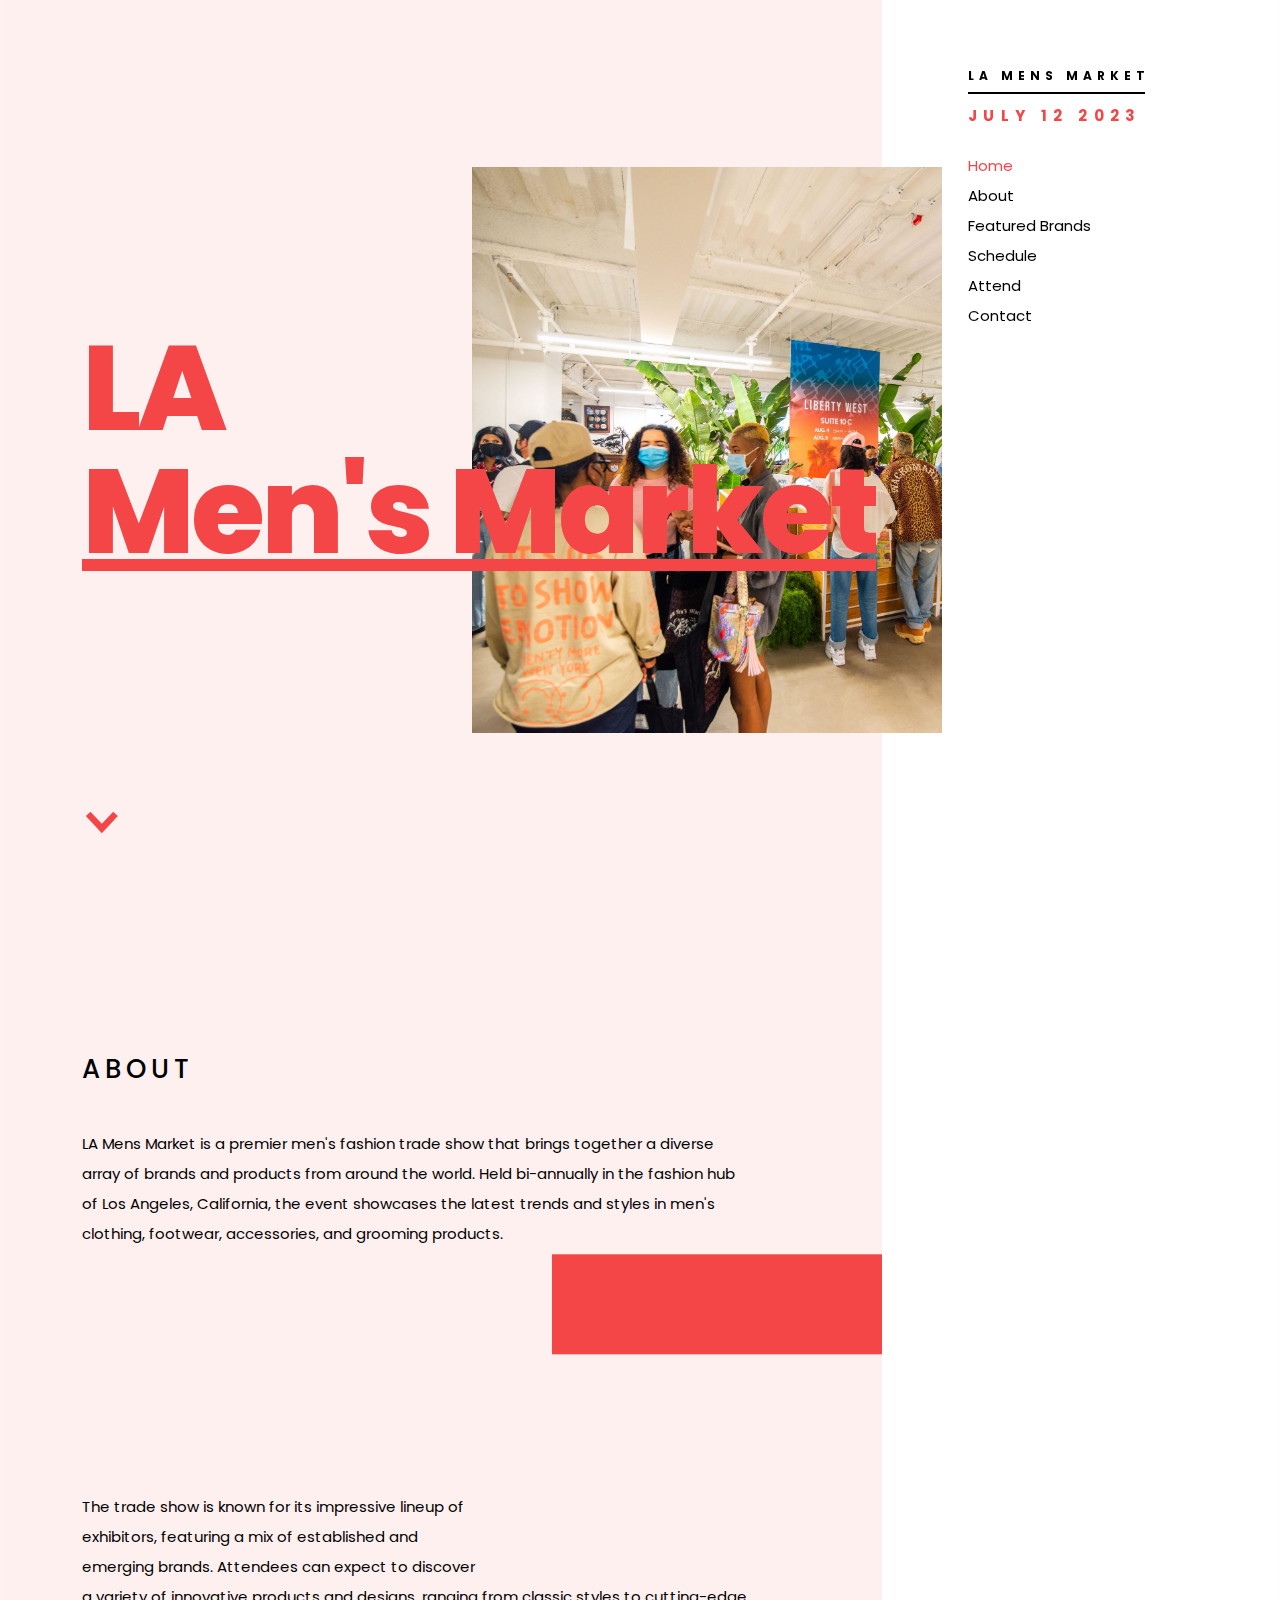
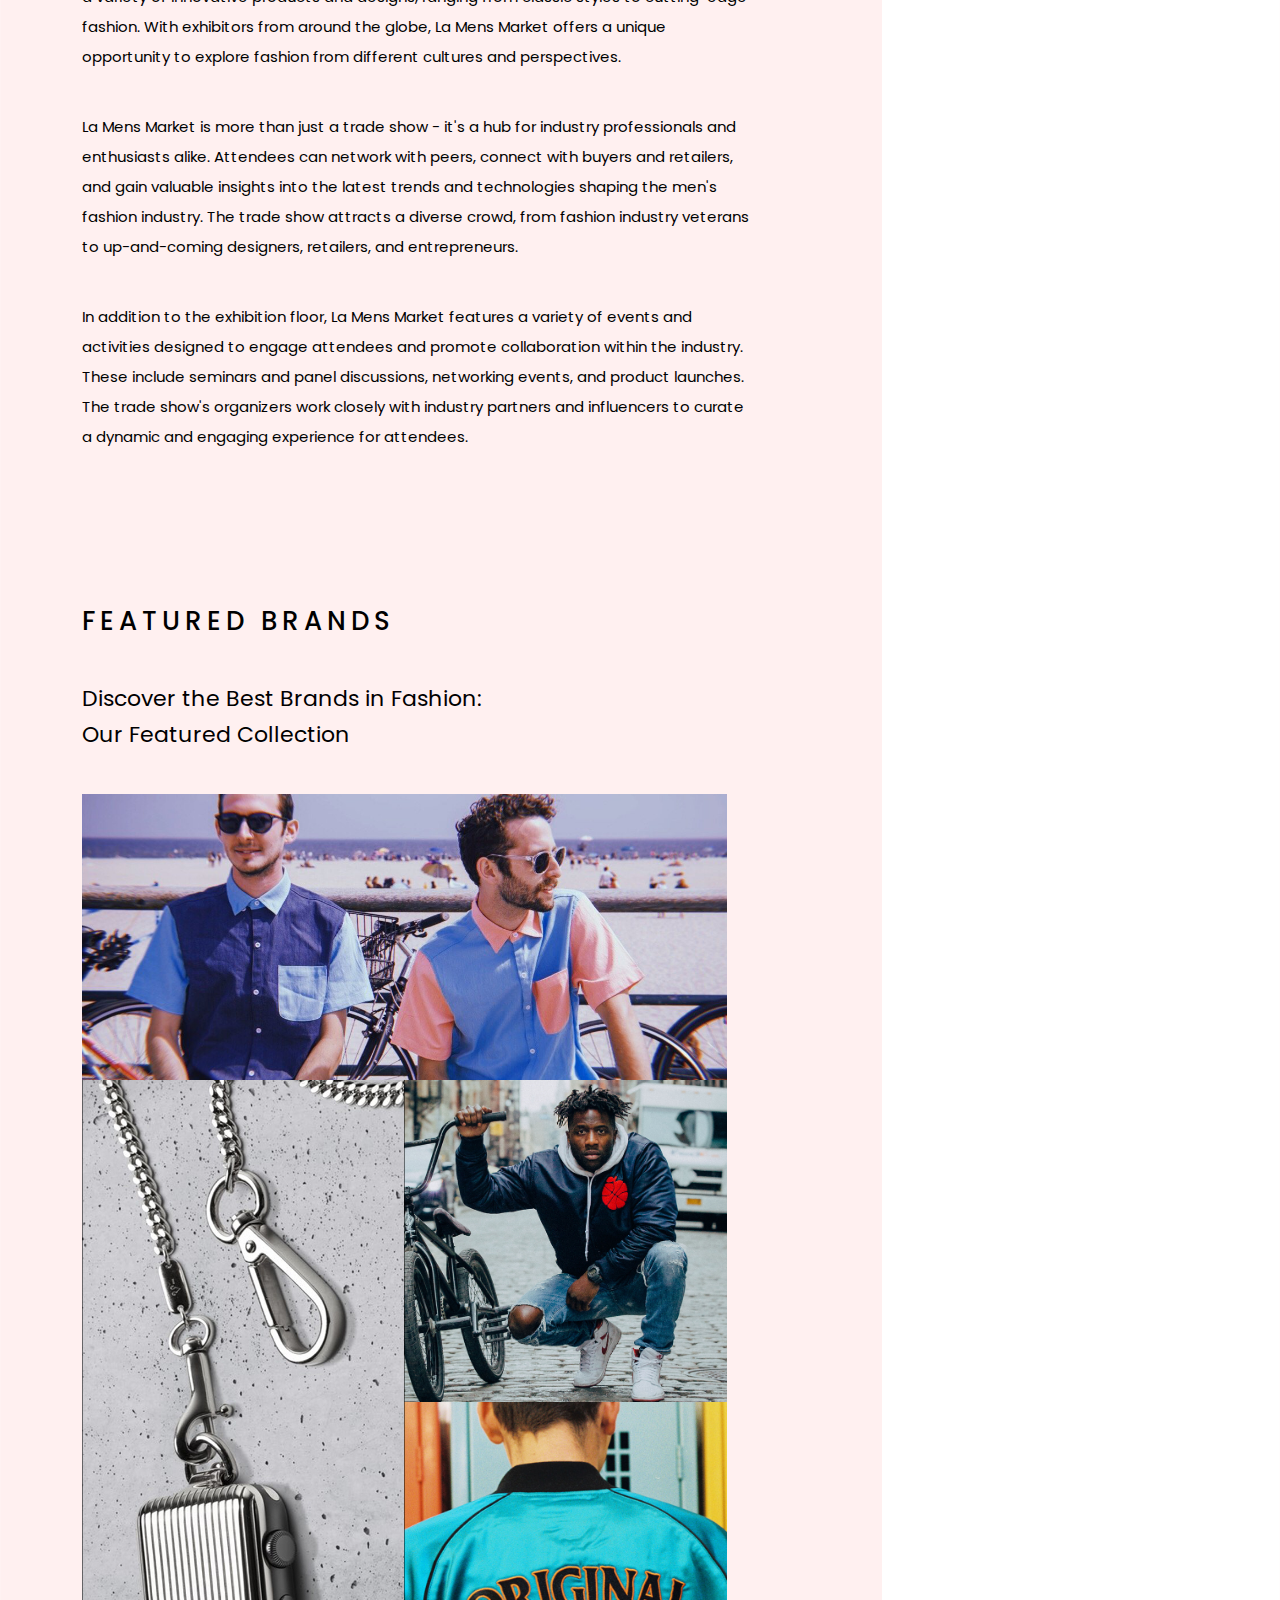
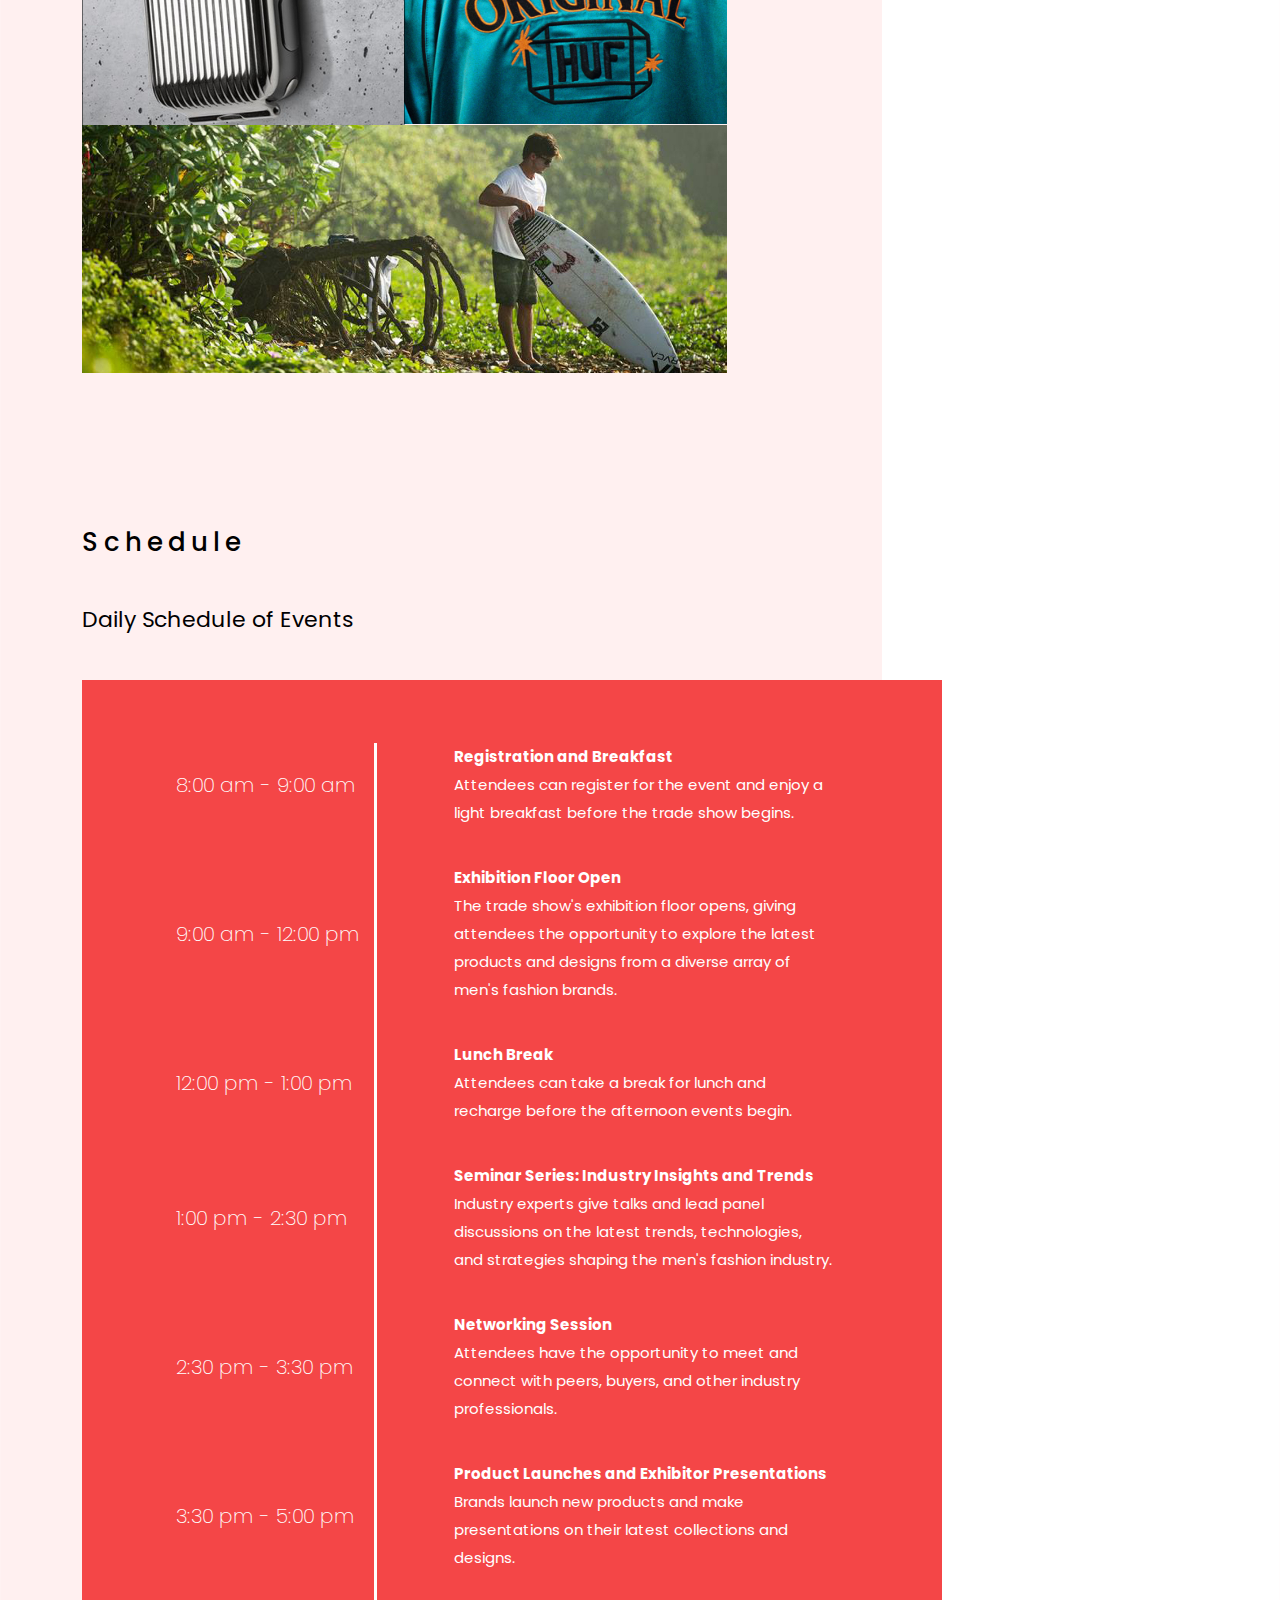
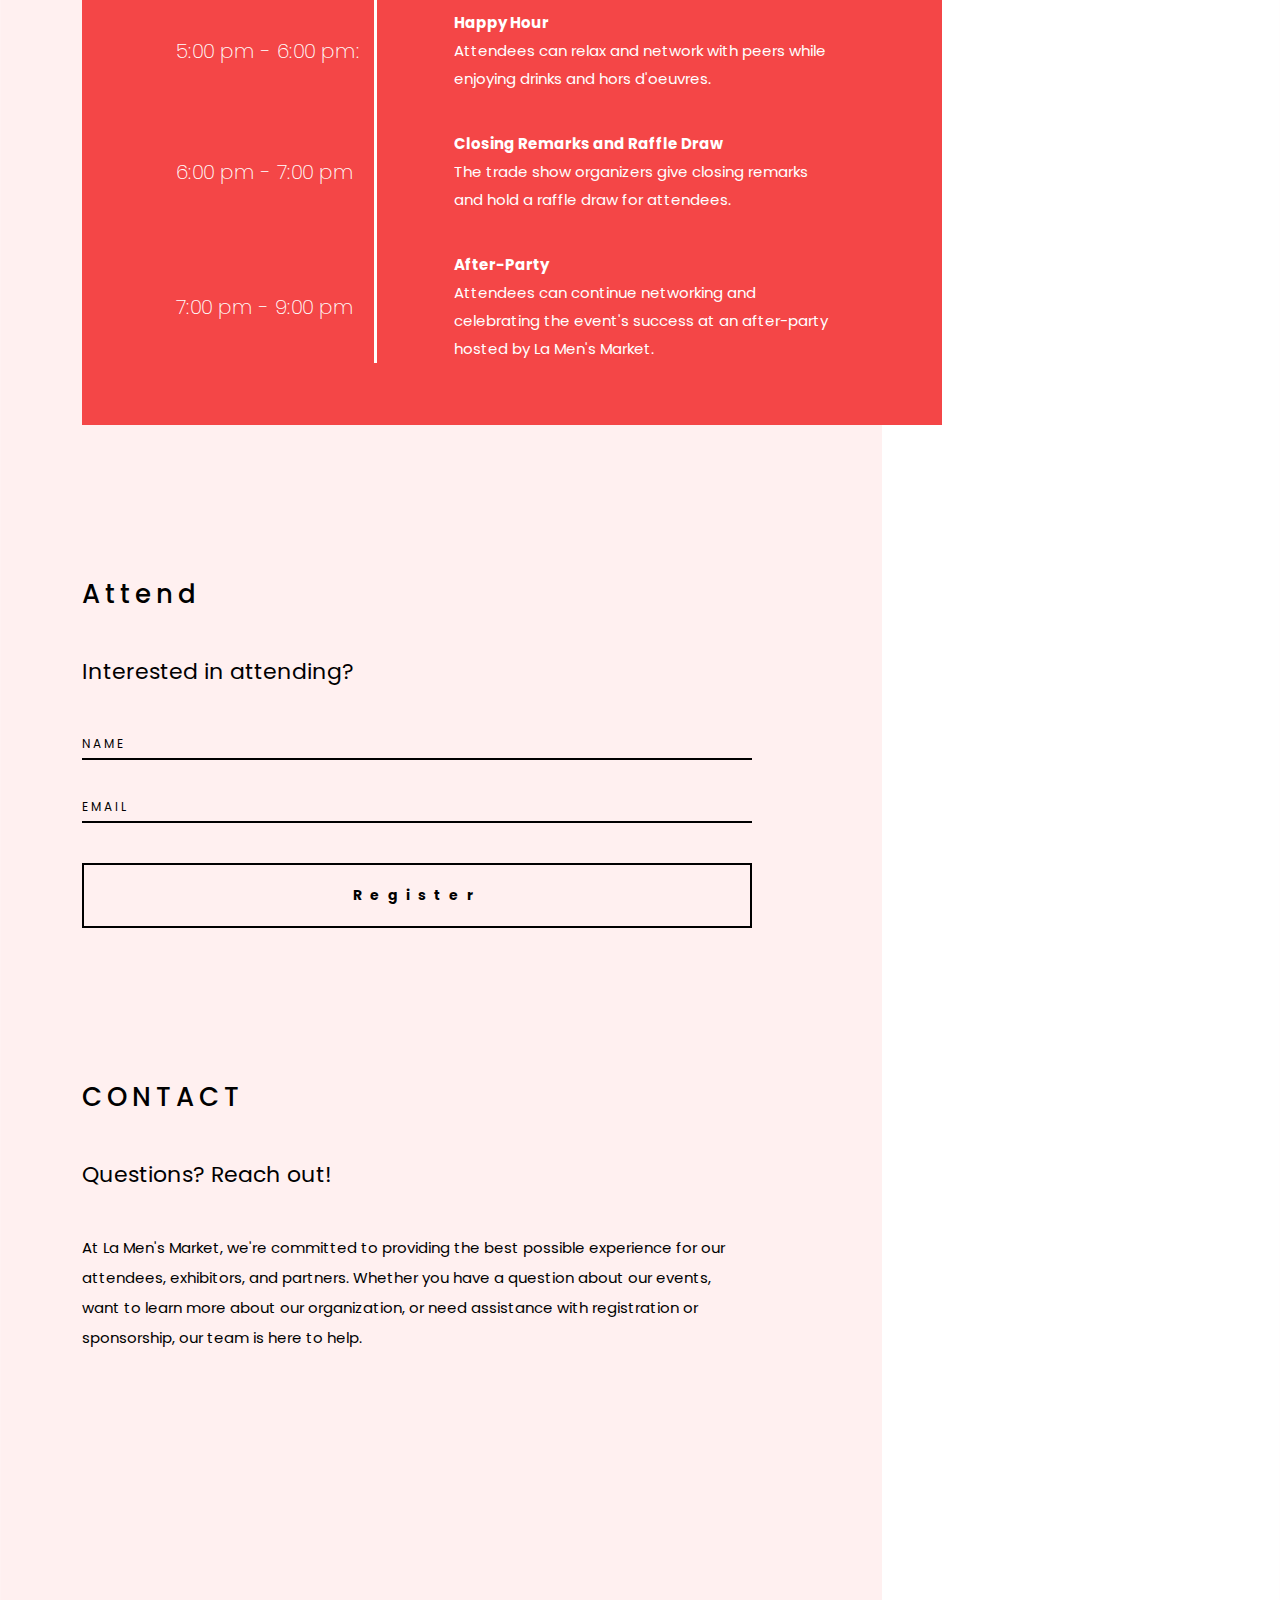
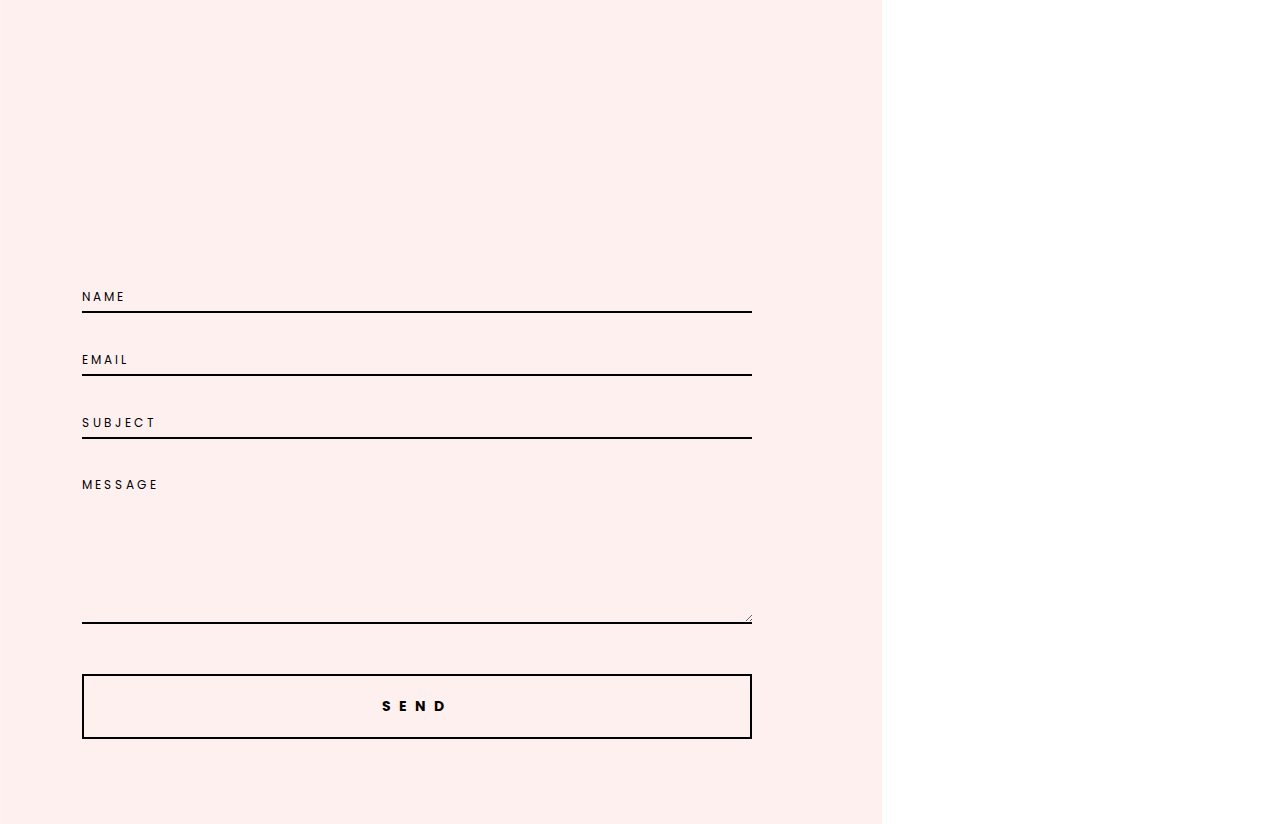
==== commit 9436fde8: "final verison" ====
--- a/index.html
+++ b/index.html
@@ -45,8 +45,8 @@
                         <div class="total-pages-num">07</div>
                     </div>                                                             -->
                     <div class="nav-container">
-                        <a class="site-title slow-scroll" style="margin-bottom: 10px;" href="#home">LA Men's Market</a>
-                        <a class="nav-date" href="#home">July 12, 2023</a>
+                        <a class="site-title slow-scroll" style="margin-bottom: 10px;" href="#home">LA MENS MARKET</a>
+                        <a class="nav-date" href="#home">JULY 12 2023</a>
                         <nav class="nav-menu">
                             <ul class="nav-list">
                                 <li><a href="#home">Home</a></li>
@@ -85,7 +85,7 @@
 
                     <div class="content-670">
                         <p>
-                            La Mens Market is a premier men's fashion trade show that brings together a diverse array of brands and products from around the world. Held bi-annually in the fashion hub of Los Angeles, California, the event showcases the latest trends and styles in men's clothing, footwear, accessories, and grooming products. 
+                            LA Mens Market is a premier men's fashion trade show that brings together a diverse array of brands and products from around the world. Held bi-annually in the fashion hub of Los Angeles, California, the event showcases the latest trends and styles in men's clothing, footwear, accessories, and grooming products. 
                         </p>
                     </div>
 
@@ -214,58 +214,58 @@
                         <li>
                             <span class="date">8:00 am - 9:00 am</span>
                             <p>
-                                <strong>Registration and Breakfast</strong> Attendees can register for the event and enjoy a light breakfast before the trade show begins.
+                                <strong>Registration and Breakfast</strong> <br>Attendees can register for the event and enjoy a light breakfast before the trade show begins.
                             </p>
                         </li>
 
                         <li>
                             <span class="date">9:00 am - 12:00 pm</span>
                             <p>
-                                <strong>Exhibition Floor Open</strong> The trade show's exhibition floor opens, giving attendees the opportunity to explore the latest products and designs from a diverse array of men's fashion brands.
+                                <strong>Exhibition Floor Open</strong> <br>The trade show's exhibition floor opens, giving attendees the opportunity to explore the latest products and designs from a diverse array of men's fashion brands.
                             </p>
                         </li>
 
                         <li>
                             <span class="date">12:00 pm - 1:00 pm</span>
                             <p>
-                                <strong>Lunch Break</strong> Attendees can take a break for lunch and recharge before the afternoon events begin.
+                                <strong>Lunch Break</strong> <br>Attendees can take a break for lunch and recharge before the afternoon events begin.
                             </p>
                         </li>
 
                         <li>
                             <span class="date">1:00 pm - 2:30 pm</span>
                             <p>
-                                <strong>Seminar Series: Industry Insights and Trends</strong> Industry experts give talks and lead panel discussions on the latest trends, technologies, and strategies shaping the men's fashion industry.
+                                <strong>Seminar Series: Industry Insights and Trends</strong> <br>Industry experts give talks and lead panel discussions on the latest trends, technologies, and strategies shaping the men's fashion industry.
                             </p>
                         </li>
                         <li>
                             <span class="date">2:30 pm - 3:30 pm</span>
                             <p>
-                                <strong>Networking Session</strong> Attendees have the opportunity to meet and connect with peers, buyers, and other industry professionals.
+                                <strong>Networking Session</strong> <br>Attendees have the opportunity to meet and connect with peers, buyers, and other industry professionals.
                             </p>
                         </li>
                         <li>
                             <span class="date">3:30 pm - 5:00 pm</span>
                             <p>
-                                <strong>Product Launches and Exhibitor Presentations</strong> Brands launch new products and make presentations on their latest collections and designs.
+                                <strong>Product Launches and Exhibitor Presentations</strong> <br>Brands launch new products and make presentations on their latest collections and designs.
                             </p>
                         </li>
                         <li>
                             <span class="date">5:00 pm - 6:00 pm:</span>
                             <p>
-                                <strong>Happy Hour</strong> Attendees can relax and network with peers while enjoying drinks and hors d'oeuvres.
+                                <strong>Happy Hour</strong> <br>Attendees can relax and network with peers while enjoying drinks and hors d'oeuvres.
                             </p>
                         </li>
                         <li>
                             <span class="date">6:00 pm - 7:00 pm</span>
                             <p>
-                                <strong>Closing Remarks and Raffle Draw</strong> The trade show organizers give closing remarks and hold a raffle draw for attendees.
+                                <strong>Closing Remarks and Raffle Draw</strong> <br>The trade show organizers give closing remarks and hold a raffle draw for attendees.
                             </p>
                         </li>
                         <li>
                             <span class="date">7:00 pm - 9:00 pm</span>
                             <p>
-                                <strong>After-Party</strong> Attendees can continue networking and celebrating the event's success at an after-party hosted by La Men's Market.
+                                <strong>After-Party</strong> <br>Attendees can continue networking and celebrating the event's success at an after-party hosted by La Men's Market.
                             </p>
                         </li>
                     </ul>
@@ -309,10 +309,12 @@
                         </p>
                     </div>
 
-                    <a href="https://www.google.com/maps/place/California+Market+Center/@34.0404739,-118.2597966,17z/data=!3m2!4b1!5s0x80c2c7cb74de83ed:0xff95595e74592190!4m6!3m5!1s0x80c2c7cb74e3bb17:0x88d5a850463c29a2!8m2!3d34.040474!4d-118.2553119!16s%2Fg%2F1tdyfxf_" target="_blank">
-                        <!-- <img class="block-right" src="images/map.png" alt="">                     -->
-                        <iframe src="https://www.google.com/maps/embed?pb=!1m18!1m12!1m3!1d3306.1324295114596!2d-118.25979656891623!3d34.04047391858748!2m3!1f0!2f0!3f0!3m2!1i1024!2i768!4f13.1!3m3!1m2!1s0x80c2c7cb74e3bb17%3A0x88d5a850463c29a2!2sCalifornia%20Market%20Center!5e0!3m2!1sen!2sus!4v1680362495191!5m2!1sen!2sus" width="900" height="450" style="border:0;" allowfullscreen="" loading="lazy" referrerpolicy="no-referrer-when-downgrade"></iframe>
-                    </a>
+                    <div class="map-wrapper">
+                        <a href="https://www.google.com/maps/place/California+Market+Center/@34.0404739,-118.2597966,17z/data=!3m2!4b1!5s0x80c2c7cb74de83ed:0xff95595e74592190!4m6!3m5!1s0x80c2c7cb74e3bb17:0x88d5a850463c29a2!8m2!3d34.040474!4d-118.2553119!16s%2Fg%2F1tdyfxf_" target="_blank">
+                          <iframe src="https://www.google.com/maps/embed?pb=!1m18!1m12!1m3!1d3306.1324295114596!2d-118.25979656891623!3d34.04047391858748!2m3!1f0!2f0!3f0!3m2!1i1024!2i768!4f13.1!3m3!1m2!1s0x80c2c7cb74e3bb17%3A0x88d5a850463c29a2!2sCalifornia%20Market%20Center!5e0!3m2!1sen!2sus!4v1680362495191!5m2!1sen!2sus" width="100%" height="450" style="border:0; max-width:100%;" allowfullscreen="" loading="lazy" referrerpolicy="no-referrer-when-downgrade"></iframe>
+                        </a>
+                      </div>
+                      
 
                     <div class="content-670">
                         <div class="contact-form">
--- a/style.css
+++ b/style.css
@@ -33,6 +33,26 @@
     background: #fff0f0;
 }
 
+.blog-title {
+    line-height: 70px;
+    font-size: 32px;
+}
+
+.map-wrapper {
+    position: relative;
+    height: 0;
+    padding-bottom: 56.25%; /* 16:9 aspect ratio */
+  }
+  
+  .map-wrapper iframe {
+    position: absolute;
+    top: 0;
+    left: 0;
+    width: 100%;
+    height: 100%;
+  }
+
+  
 body {
     color: #000000;
     /* TODO: Make line height smaller */
@@ -187,7 +207,7 @@
     align-items: flex-start;
     margin-bottom: 20px; 
     font-weight: 700; 
-    letter-spacing: 5px;
+    letter-spacing: 6.4px;
     color: #f44647;
 }
 
@@ -703,6 +723,34 @@
     cursor: pointer;
 }
 
+/* Portfolio popup overlay */
+.portfolio-popup {
+    position: fixed;
+    top: 0;
+    left: 0;
+    width: 100%;
+    height: 100%;
+    background-color: rgba(0, 0, 0, 0.8);
+    z-index: 9999;
+    display: none;
+}
+
+/* Portfolio popup content */
+.portfolio-popup-content {
+    position: absolute;
+    top: 50%;
+    left: 50%;
+    transform: translate(-50%, -50%);
+    width: 80%;
+    max-width: 800px;
+    background-color: #fff;
+    border-radius: 5px;
+    padding: 30px;
+    box-shadow: 0 0 20px rgba(0, 0, 0, 0.4);
+    overflow-y: auto;
+    max-height: 90vh;
+}
+
 .close-icon:hover {
     background-position: -5px 0;
 }
@@ -933,7 +981,6 @@
 .skills-history li:hover .date {
     -webkit-transform: translateX(15px);
     transform: translateX(15px);
-    color: #000;
 }
 
 .skills-history li p {
@@ -943,11 +990,12 @@
     cursor: default;
     transition: .35s ease-out;
     margin-bottom: 0;
+    line-height: 28px;
 }
 
 .skills-history li:hover p {
-    -webkit-transform: translateX(-15px);
-    transform: translateX(-15px);
+    -webkit-transform: translateX(-55px);
+    transform: translateX(-55px);
 }
 
 .skills-progress {
@@ -1667,4 +1715,106 @@
         margin-left: 0;
     }
 
+    .portfolio-text-holder {
+        position: absolute;
+        width: 100%;
+        height: 100%;
+        left: 0;
+        top: 0;
+        z-index: 1;
+        font-size: 20px;
+        background-color: #000000;
+        padding: 20px;
+        transform: translateX(-100%);
+        transition: transform .3s ease;
+        opacity: .8;
+        transform: translateX(0);
+    }
+    
+    .grid-item a.item-link:hover .portfolio-text-holder,
+    .grid-item.portfolio-content-loading a.item-link .portfolio-text-holder {
+        transform: translateX(0);
+    }
+
+    .nav-list li a {
+        font-size: 25px;
+        display: inline-block;
+    }
+
+    .portfolio-item-mobile {
+        display: none;
+        margin-bottom: 20px;
+        padding: 10px;
+        border: 1px solid #ddd;
+        border-radius: 4px;
+      }
+      
+      .portfolio-item-mobile .portfolio-image {
+        width: 100px;
+        float: left;
+        margin-right: 10px;
+      }
+      
+      .portfolio-item-mobile .portfolio-image img {
+        max-width: 100%;
+        height: auto;
+        display: block;
+      }
+      
+      .portfolio-item-mobile .portfolio-content {
+        overflow: hidden;
+        padding-top: 5px;
+      }
+      
+      .portfolio-item-mobile .portfolio-title {
+        font-size: 18px;
+        margin: 0;
+        color: #222;
+      }
+      
+      .portfolio-item-mobile .portfolio-description {
+        font-size: 14px;
+        margin: 5px 0 0 0;
+        color: #777;
+      }
+      
+      .grid-item.active {
+        margin-bottom: 20px;
+        border: 1px solid #ddd;
+        border-radius: 4px;
+      }
+
+      /* Portfolio popup overlay */
+    .portfolio-popup {
+        position: fixed;
+        top: 0;
+        left: 0;
+        width: 100%;
+        height: 100%;
+        background-color: rgba(0, 0, 0, 0.8);
+        z-index: 9999;
+        display: none;
+    }
+
+    /* Portfolio popup content */
+    .portfolio-popup-content {
+        position: absolute;
+        top: 50%;
+        left: 50%;
+        transform: translate(-50%, -50%);
+        width: 90%;
+        max-width: 800px;
+        background-color: #fff;
+        border-radius: 5px;
+        padding: 30px;
+        box-shadow: 0 0 20px rgba(0, 0, 0, 0.4);
+        overflow-y: auto;
+        max-height: 90vh;
+    }
+
+    .blog-title {
+        line-height: 60px;
+        font-size: 30px;
+    }
+
 }